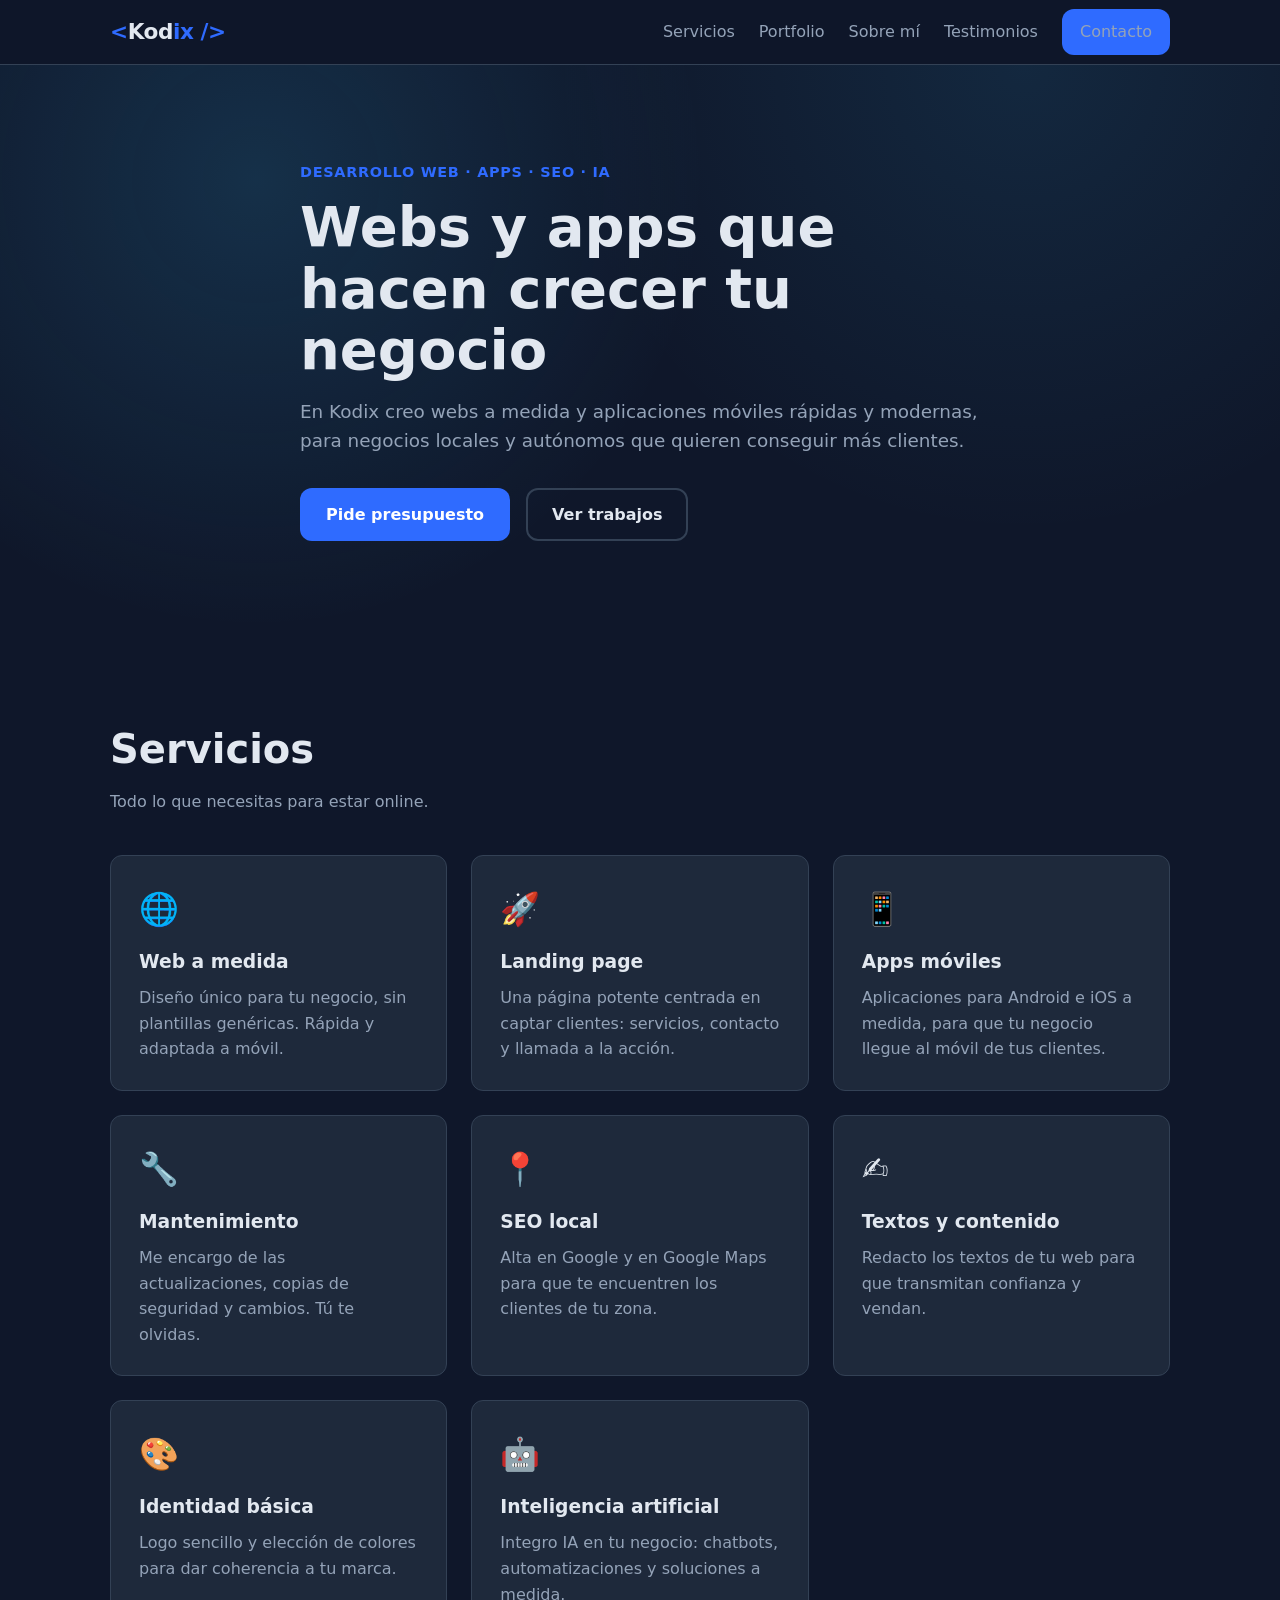
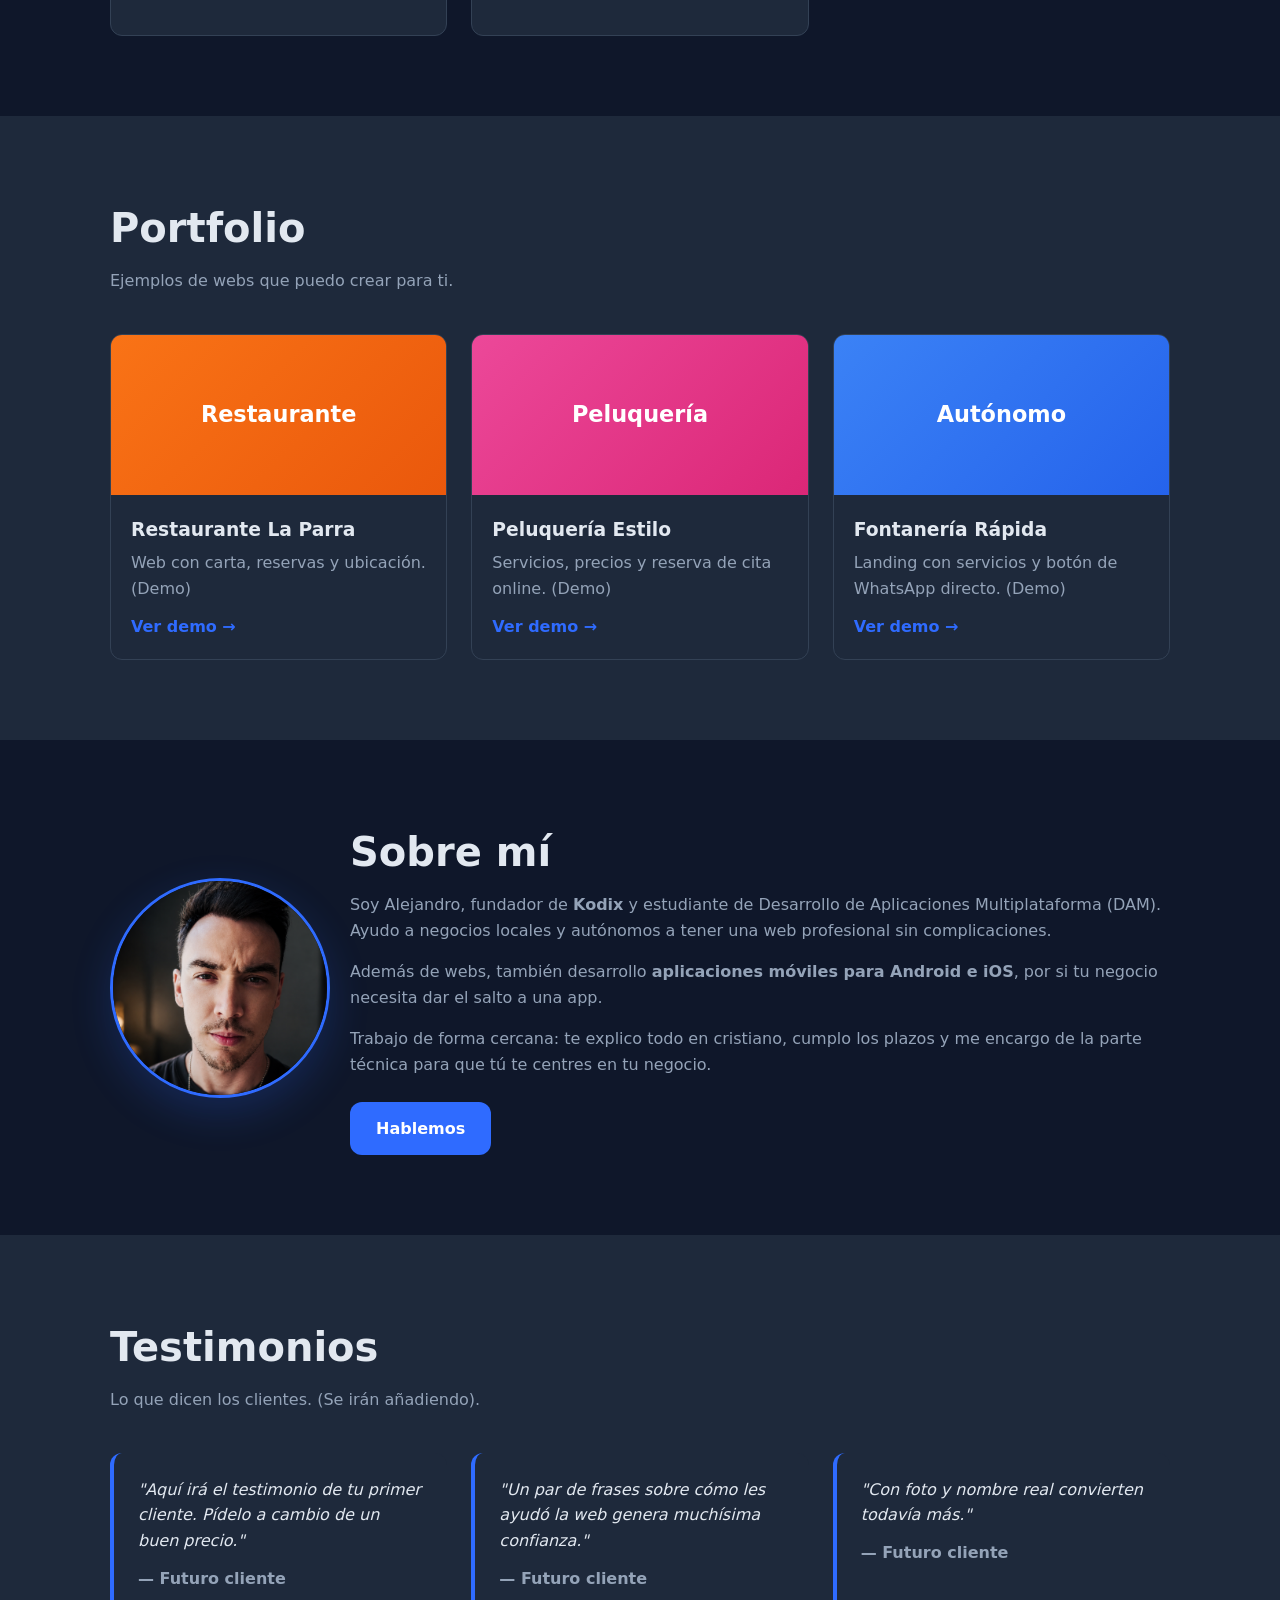
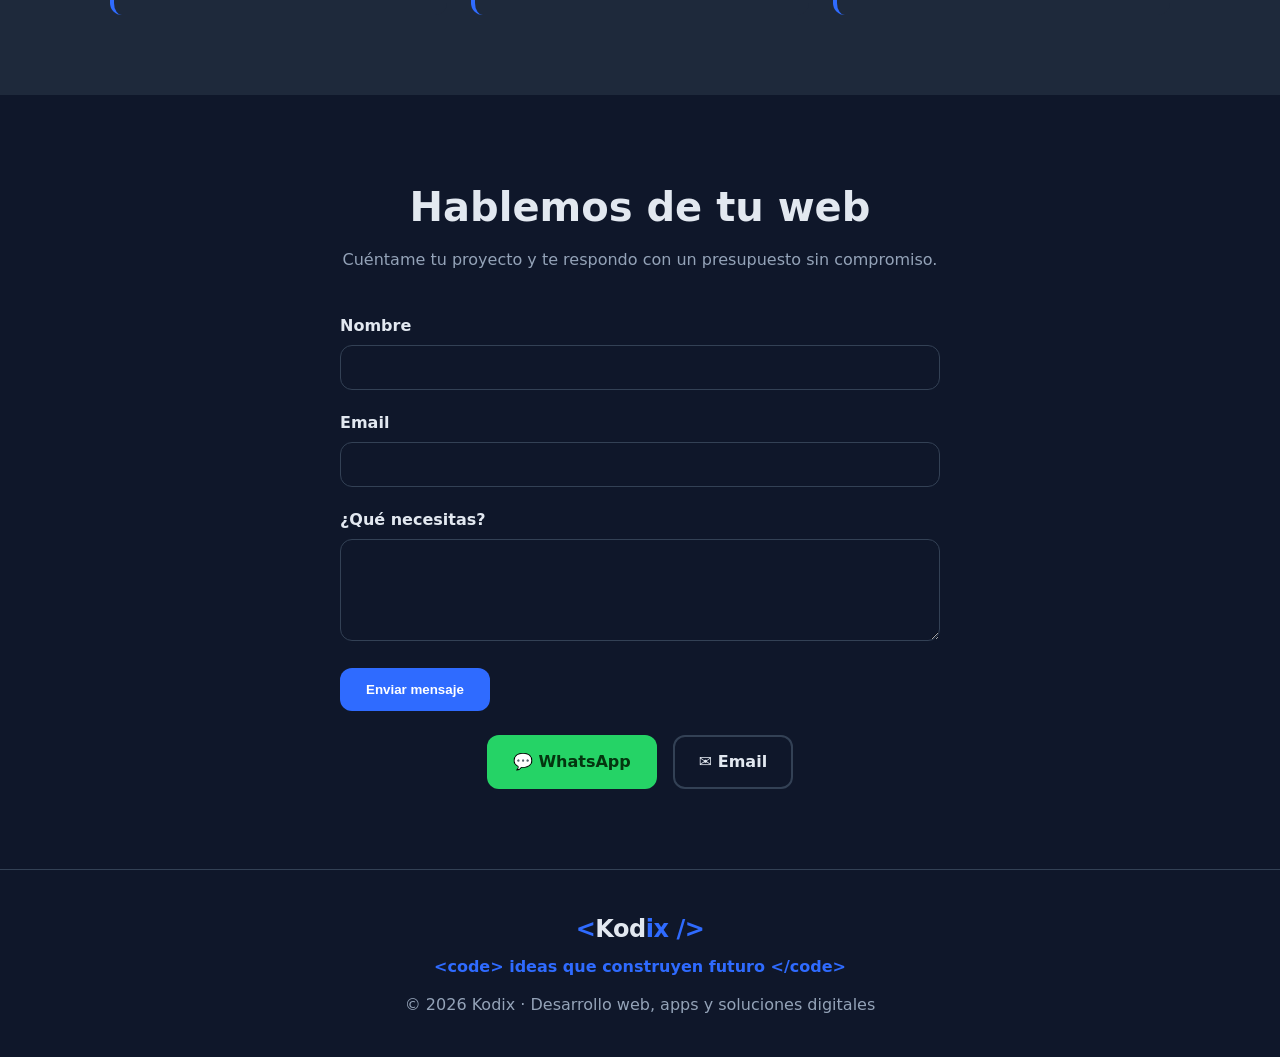
==== index.html @ c916931d "Primer commit: web personal Kodix + 3 demos de portfolio Web de servicios con branding Kodix, contac" ====
<!DOCTYPE html>
<html lang="es">
<head>
  <meta charset="UTF-8" />
  <meta name="viewport" content="width=device-width, initial-scale=1.0" />

  <!-- SEO básico: cambia estos textos por los tuyos -->
  <title>&lt;Kodix/&gt; | Desarrollo web, apps y soluciones digitales</title>
  <meta name="description" content="Kodix: desarrollo web, apps para Android e iOS, SEO e inteligencia artificial para negocios locales y autónomos. Ideas que construyen futuro." />

  <link rel="icon" href="img/favicon.svg" type="image/svg+xml" />
  <link rel="stylesheet" href="css/styles.css" />
</head>
<body>

  <!-- ================= CABECERA / NAV ================= -->
  <header class="site-header">
    <nav class="nav container">
      <a href="#inicio" class="logo"><span class="logo-b">&lt;</span>Kod<span class="logo-accent">ix</span><span class="logo-b"> /&gt;</span></a>

      <button class="nav-toggle" id="navToggle" aria-label="Abrir menú" aria-expanded="false">
        <span></span><span></span><span></span>
      </button>

      <ul class="nav-menu" id="navMenu">
        <li><a href="#servicios">Servicios</a></li>
        <li><a href="#portfolio">Portfolio</a></li>
        <li><a href="#sobre-mi">Sobre mí</a></li>
        <li><a href="#testimonios">Testimonios</a></li>
        <li><a href="#contacto" class="btn btn-nav">Contacto</a></li>
      </ul>
    </nav>
  </header>

  <main>

    <!-- ================= 1. HERO / INICIO ================= -->
    <section id="inicio" class="hero">
      <div class="container hero-content">
        <p class="hero-eyebrow">Desarrollo web · Apps · SEO · IA</p>
        <h1>Webs y apps que hacen crecer tu negocio</h1>
        <p class="hero-text">
          En Kodix creo webs a medida y aplicaciones móviles rápidas y modernas,
          para negocios locales y autónomos que quieren conseguir más clientes.
        </p>
        <div class="hero-actions">
          <a href="#contacto" class="btn btn-primary">Pide presupuesto</a>
          <a href="#portfolio" class="btn btn-outline">Ver trabajos</a>
        </div>
      </div>
    </section>

    <!-- ================= 2. SERVICIOS ================= -->
    <section id="servicios" class="section">
      <div class="container">
        <h2 class="section-title">Servicios</h2>
        <p class="section-subtitle">Todo lo que necesitas para estar online.</p>

        <div class="grid grid-3">
          <article class="card">
            <div class="card-icon">🌐</div>
            <h3>Web a medida</h3>
            <p>Diseño único para tu negocio, sin plantillas genéricas. Rápida y adaptada a móvil.</p>
          </article>

          <article class="card">
            <div class="card-icon">🚀</div>
            <h3>Landing page</h3>
            <p>Una página potente centrada en captar clientes: servicios, contacto y llamada a la acción.</p>
          </article>

          <article class="card">
            <div class="card-icon">📱</div>
            <h3>Apps móviles</h3>
            <p>Aplicaciones para Android e iOS a medida, para que tu negocio llegue al móvil de tus clientes.</p>
          </article>

          <article class="card">
            <div class="card-icon">🔧</div>
            <h3>Mantenimiento</h3>
            <p>Me encargo de las actualizaciones, copias de seguridad y cambios. Tú te olvidas.</p>
          </article>

          <article class="card">
            <div class="card-icon">📍</div>
            <h3>SEO local</h3>
            <p>Alta en Google y en Google Maps para que te encuentren los clientes de tu zona.</p>
          </article>

          <article class="card">
            <div class="card-icon">✍️</div>
            <h3>Textos y contenido</h3>
            <p>Redacto los textos de tu web para que transmitan confianza y vendan.</p>
          </article>

          <article class="card">
            <div class="card-icon">🎨</div>
            <h3>Identidad básica</h3>
            <p>Logo sencillo y elección de colores para dar coherencia a tu marca.</p>
          </article>

          <article class="card">
            <div class="card-icon">🤖</div>
            <h3>Inteligencia artificial</h3>
            <p>Integro IA en tu negocio: chatbots, automatizaciones y soluciones a medida.</p>
          </article>
        </div>
      </div>
    </section>

    <!-- ================= 3. PORTFOLIO (lo más importante) ================= -->
    <section id="portfolio" class="section section-alt">
      <div class="container">
        <h2 class="section-title">Portfolio</h2>
        <p class="section-subtitle">Ejemplos de webs que puedo crear para ti.</p>

        <div class="grid grid-3">
          <!-- Sustituye estos por tus webs demo reales cuando las tengas -->
          <article class="work">
            <a href="demos/restaurante/index.html" target="_blank" rel="noopener" class="work-thumb work-thumb-1">Restaurante</a>
            <div class="work-body">
              <h3>Restaurante La Parra</h3>
              <p>Web con carta, reservas y ubicación. (Demo)</p>
              <a href="demos/restaurante/index.html" target="_blank" rel="noopener" class="work-link">Ver demo →</a>
            </div>
          </article>

          <article class="work">
            <a href="demos/peluqueria/index.html" target="_blank" rel="noopener" class="work-thumb work-thumb-2">Peluquería</a>
            <div class="work-body">
              <h3>Peluquería Estilo</h3>
              <p>Servicios, precios y reserva de cita online. (Demo)</p>
              <a href="demos/peluqueria/index.html" target="_blank" rel="noopener" class="work-link">Ver demo →</a>
            </div>
          </article>

          <article class="work">
            <a href="demos/fontaneria/index.html" target="_blank" rel="noopener" class="work-thumb work-thumb-3">Autónomo</a>
            <div class="work-body">
              <h3>Fontanería Rápida</h3>
              <p>Landing con servicios y botón de WhatsApp directo. (Demo)</p>
              <a href="demos/fontaneria/index.html" target="_blank" rel="noopener" class="work-link">Ver demo →</a>
            </div>
          </article>
        </div>
      </div>
    </section>

    <!-- ================= 4. SOBRE MÍ ================= -->
    <section id="sobre-mi" class="section">
      <div class="container about">
        <div class="about-photo">
          <img src="img/alejandro.png" alt="Alejandro, fundador de Kodix" />
        </div>
        <div class="about-text">
          <h2 class="section-title">Sobre mí</h2>
          <p>
            Soy Alejandro, fundador de <strong>Kodix</strong> y estudiante de
            Desarrollo de Aplicaciones Multiplataforma (DAM). Ayudo a negocios
            locales y autónomos a tener una web profesional sin complicaciones.
          </p>
          <p>
            Además de webs, también desarrollo <strong>aplicaciones móviles
            para Android e iOS</strong>, por si tu negocio necesita dar el
            salto a una app.
          </p>
          <p>
            Trabajo de forma cercana: te explico todo en cristiano, cumplo los
            plazos y me encargo de la parte técnica para que tú te centres en tu
            negocio.
          </p>
          <a href="#contacto" class="btn btn-primary">Hablemos</a>
        </div>
      </div>
    </section>

    <!-- ================= 5. TESTIMONIOS ================= -->
    <section id="testimonios" class="section section-alt">
      <div class="container">
        <h2 class="section-title">Testimonios</h2>
        <p class="section-subtitle">Lo que dicen los clientes. (Se irán añadiendo).</p>

        <div class="grid grid-3">
          <blockquote class="quote">
            <p>"Aquí irá el testimonio de tu primer cliente. Pídelo a cambio de un buen precio."</p>
            <footer>— Futuro cliente</footer>
          </blockquote>
          <blockquote class="quote">
            <p>"Un par de frases sobre cómo les ayudó la web genera muchísima confianza."</p>
            <footer>— Futuro cliente</footer>
          </blockquote>
          <blockquote class="quote">
            <p>"Con foto y nombre real convierten todavía más."</p>
            <footer>— Futuro cliente</footer>
          </blockquote>
        </div>
      </div>
    </section>

    <!-- ================= 6. CONTACTO / CTA ================= -->
    <section id="contacto" class="section">
      <div class="container contact">
        <h2 class="section-title">Hablemos de tu web</h2>
        <p class="section-subtitle">Cuéntame tu proyecto y te respondo con un presupuesto sin compromiso.</p>

        <form class="contact-form" id="contactForm" novalidate>
          <div class="form-row">
            <label for="nombre">Nombre</label>
            <input type="text" id="nombre" name="nombre" required />
          </div>
          <div class="form-row">
            <label for="email">Email</label>
            <input type="email" id="email" name="email" required />
          </div>
          <div class="form-row">
            <label for="mensaje">¿Qué necesitas?</label>
            <textarea id="mensaje" name="mensaje" rows="4" required></textarea>
          </div>
          <button type="submit" class="btn btn-primary">Enviar mensaje</button>
          <p class="form-status" id="formStatus" role="status"></p>
        </form>

        <div class="contact-alt">
          <a href="https://wa.me/34684085186" class="btn btn-whatsapp" target="_blank" rel="noopener">💬 WhatsApp</a>
          <a href="mailto:kodixdeveloper@gmail.com" class="btn btn-outline">✉️ Email</a>
        </div>
      </div>
    </section>

  </main>

  <!-- ================= FOOTER ================= -->
  <footer class="site-footer">
    <div class="container">
      <p class="footer-brand"><span class="logo-b">&lt;</span>Kod<span class="logo-accent">ix</span><span class="logo-b"> /&gt;</span></p>
      <p class="footer-tagline">&lt;code&gt; ideas que construyen futuro &lt;/code&gt;</p>
      <p>© <span id="year"></span> Kodix · Desarrollo web, apps y soluciones digitales</p>
    </div>
  </footer>

  <script src="js/main.js"></script>
</body>
</html>
---- css/styles.css ----
/* ============================================================
   ESTILOS — Web personal de servicios
   Organizado por bloques. Cambia colores en :root.
   ============================================================ */

/* ---------- Variables de color y diseño ---------- */
:root {
  --color-fondo: #0f172a;        /* azul muy oscuro */
  --color-fondo-alt: #1e293b;    /* azul oscuro (secciones alternas) */
  --color-superficie: #1e293b;
  --color-texto: #e2e8f0;
  --color-texto-suave: #94a3b8;
  --color-primario: #2f6bff;     /* azul Kodix (acento) */
  --color-primario-oscuro: #1e56e6;
  --color-whatsapp: #25d366;
  --color-borde: #334155;

  --radio: 12px;
  --ancho-max: 1100px;
  --sombra: 0 10px 30px rgba(0, 0, 0, 0.25);
  --transicion: 0.2s ease;
}

/* ---------- Reset básico ---------- */
* {
  margin: 0;
  padding: 0;
  box-sizing: border-box;
}

html {
  scroll-behavior: smooth;
}

body {
  font-family: system-ui, -apple-system, "Segoe UI", Roboto, sans-serif;
  background-color: var(--color-fondo);
  color: var(--color-texto);
  line-height: 1.6;
}

img {
  max-width: 100%;
  display: block;
}

a {
  color: inherit;
  text-decoration: none;
}

/* ---------- Contenedor central ---------- */
.container {
  width: 100%;
  max-width: var(--ancho-max);
  margin: 0 auto;
  padding: 0 1.25rem;
}

/* ---------- Botones ---------- */
.btn {
  display: inline-block;
  padding: 0.75rem 1.5rem;
  border-radius: var(--radio);
  font-weight: 600;
  cursor: pointer;
  border: 2px solid transparent;
  transition: transform var(--transicion), background var(--transicion), opacity var(--transicion);
}

.btn:hover {
  transform: translateY(-2px);
}

.btn-primary {
  background: var(--color-primario);
  color: #ffffff;
}

.btn-primary:hover {
  background: var(--color-primario-oscuro);
}

.btn-outline {
  border-color: var(--color-borde);
  color: var(--color-texto);
}

.btn-outline:hover {
  border-color: var(--color-primario);
}

.btn-whatsapp {
  background: var(--color-whatsapp);
  color: #04350f;
}

.btn-nav {
  padding: 0.5rem 1rem;
  background: var(--color-primario);
  color: #ffffff;
}

/* ============================================================
   CABECERA / NAVEGACIÓN
   ============================================================ */
.site-header {
  position: sticky;
  top: 0;
  z-index: 100;
  background: rgba(15, 23, 42, 0.85);
  backdrop-filter: blur(8px);
  border-bottom: 1px solid var(--color-borde);
}

.nav {
  display: flex;
  align-items: center;
  justify-content: space-between;
  height: 64px;
}

.logo {
  font-size: 1.35rem;
  font-weight: 800;
  letter-spacing: -0.02em;
}

/* Corchetes < /> y las letras "ix" en azul, como el logotipo */
.logo-b,
.logo-accent {
  color: var(--color-primario);
}

.nav-menu {
  list-style: none;
  display: flex;
  align-items: center;
  gap: 1.5rem;
}

.nav-menu a {
  color: var(--color-texto-suave);
  font-weight: 500;
  transition: color var(--transicion);
}

.nav-menu a:hover {
  color: var(--color-texto);
}

/* Botón hamburguesa (oculto en escritorio) */
.nav-toggle {
  display: none;
  flex-direction: column;
  gap: 5px;
  background: none;
  border: none;
  cursor: pointer;
}

.nav-toggle span {
  width: 26px;
  height: 3px;
  background: var(--color-texto);
  border-radius: 3px;
  transition: var(--transicion);
}

/* ============================================================
   HERO
   ============================================================ */
.hero {
  padding: 6rem 0;
  background:
    radial-gradient(circle at 20% 20%, rgba(56, 189, 248, 0.15), transparent 40%),
    radial-gradient(circle at 80% 0%, rgba(56, 189, 248, 0.1), transparent 40%);
}

.hero-content {
  max-width: 720px;
}

.hero-eyebrow {
  color: var(--color-primario);
  font-weight: 600;
  letter-spacing: 0.05em;
  text-transform: uppercase;
  font-size: 0.9rem;
  margin-bottom: 0.75rem;
}

.hero h1 {
  font-size: clamp(2rem, 6vw, 3.5rem);
  line-height: 1.1;
  margin-bottom: 1rem;
}

.hero-text {
  font-size: 1.15rem;
  color: var(--color-texto-suave);
  margin-bottom: 2rem;
}

.hero-actions {
  display: flex;
  gap: 1rem;
  flex-wrap: wrap;
}

/* ============================================================
   SECCIONES GENÉRICAS
   ============================================================ */
.section {
  padding: 5rem 0;
}

.section-alt {
  background: var(--color-fondo-alt);
}

.section-title {
  font-size: clamp(1.75rem, 4vw, 2.5rem);
  margin-bottom: 0.5rem;
}

.section-subtitle {
  color: var(--color-texto-suave);
  margin-bottom: 2.5rem;
}

/* ---------- Rejillas ---------- */
.grid {
  display: grid;
  gap: 1.5rem;
}

.grid-3 {
  grid-template-columns: repeat(3, 1fr);
}

/* ============================================================
   TARJETAS DE SERVICIOS
   ============================================================ */
.card {
  background: var(--color-superficie);
  border: 1px solid var(--color-borde);
  border-radius: var(--radio);
  padding: 1.75rem;
  transition: transform var(--transicion), border-color var(--transicion);
}

.card:hover {
  transform: translateY(-4px);
  border-color: var(--color-primario);
}

.card-icon {
  font-size: 2rem;
  margin-bottom: 0.75rem;
}

.card h3 {
  margin-bottom: 0.5rem;
}

.card p {
  color: var(--color-texto-suave);
}

/* ============================================================
   PORTFOLIO
   ============================================================ */
.work {
  background: var(--color-superficie);
  border: 1px solid var(--color-borde);
  border-radius: var(--radio);
  overflow: hidden;
  transition: transform var(--transicion);
}

.work:hover {
  transform: translateY(-4px);
}

.work-thumb {
  height: 160px;
  display: flex;
  align-items: center;
  justify-content: center;
  font-size: 1.4rem;
  font-weight: 700;
  color: #fff;
}

.work-thumb-1 { background: linear-gradient(135deg, #f97316, #ea580c); }
.work-thumb-2 { background: linear-gradient(135deg, #ec4899, #db2777); }
.work-thumb-3 { background: linear-gradient(135deg, #3b82f6, #2563eb); }

.work-body {
  padding: 1.25rem;
}

.work-body h3 {
  margin-bottom: 0.35rem;
}

.work-body p {
  color: var(--color-texto-suave);
  margin-bottom: 0.75rem;
}

.work-link {
  color: var(--color-primario);
  font-weight: 600;
}

/* ============================================================
   SOBRE MÍ
   ============================================================ */
.about {
  display: grid;
  grid-template-columns: 200px 1fr;
  gap: 2.5rem;
  align-items: center;
}

.about-photo {
  width: 220px;
  height: 220px;
  border-radius: 50%;
  overflow: hidden;
  border: 3px solid var(--color-primario);
  box-shadow: 0 15px 40px rgba(47, 107, 255, 0.2);
  flex-shrink: 0;
}

.about-photo img {
  width: 100%;
  height: 100%;
  object-fit: cover;
  object-position: center 20%;
}

.about-text p {
  color: var(--color-texto-suave);
  margin-bottom: 1rem;
}

.about-text .btn {
  margin-top: 0.5rem;
}

/* ============================================================
   TESTIMONIOS
   ============================================================ */
.quote {
  background: var(--color-superficie);
  border-left: 4px solid var(--color-primario);
  border-radius: var(--radio);
  padding: 1.5rem;
}

.quote p {
  font-style: italic;
  margin-bottom: 0.75rem;
}

.quote footer {
  color: var(--color-texto-suave);
  font-weight: 600;
}

/* ============================================================
   CONTACTO
   ============================================================ */
.contact {
  max-width: 640px;
  text-align: center;
}

.contact-form {
  text-align: left;
  margin: 2rem 0 1.5rem;
}

.form-row {
  margin-bottom: 1.25rem;
}

.form-row label {
  display: block;
  margin-bottom: 0.4rem;
  font-weight: 600;
}

.form-row input,
.form-row textarea {
  width: 100%;
  padding: 0.75rem;
  border-radius: var(--radio);
  border: 1px solid var(--color-borde);
  background: var(--color-fondo);
  color: var(--color-texto);
  font-family: inherit;
  font-size: 1rem;
}

.form-row input:focus,
.form-row textarea:focus {
  outline: none;
  border-color: var(--color-primario);
}

.form-status {
  margin-top: 1rem;
  font-weight: 600;
}

.contact-alt {
  display: flex;
  gap: 1rem;
  justify-content: center;
  flex-wrap: wrap;
}

/* ============================================================
   FOOTER
   ============================================================ */
.site-footer {
  border-top: 1px solid var(--color-borde);
  padding: 2.5rem 0;
  text-align: center;
  color: var(--color-texto-suave);
}

.footer-brand {
  font-size: 1.5rem;
  font-weight: 800;
  letter-spacing: -0.02em;
  color: var(--color-texto);
  margin-bottom: 0.35rem;
}

.footer-tagline {
  color: var(--color-primario);
  font-weight: 600;
  margin-bottom: 0.75rem;
}

/* ============================================================
   RESPONSIVE — TABLET Y MÓVIL
   ============================================================ */
@media (max-width: 860px) {
  .grid-3 {
    grid-template-columns: repeat(2, 1fr);
  }

  .about {
    grid-template-columns: 1fr;
    justify-items: center;
    text-align: center;
  }
}

@media (max-width: 640px) {
  /* Menú hamburguesa */
  .nav-toggle {
    display: flex;
  }

  .nav-menu {
    position: absolute;
    top: 64px;
    left: 0;
    right: 0;
    flex-direction: column;
    background: var(--color-fondo);
    border-bottom: 1px solid var(--color-borde);
    padding: 1rem 1.25rem;
    gap: 1rem;
    /* Oculto por defecto en móvil */
    display: none;
  }

  .nav-menu.open {
    display: flex;
  }

  .grid-3 {
    grid-template-columns: 1fr;
  }

  .hero {
    padding: 4rem 0;
  }
}
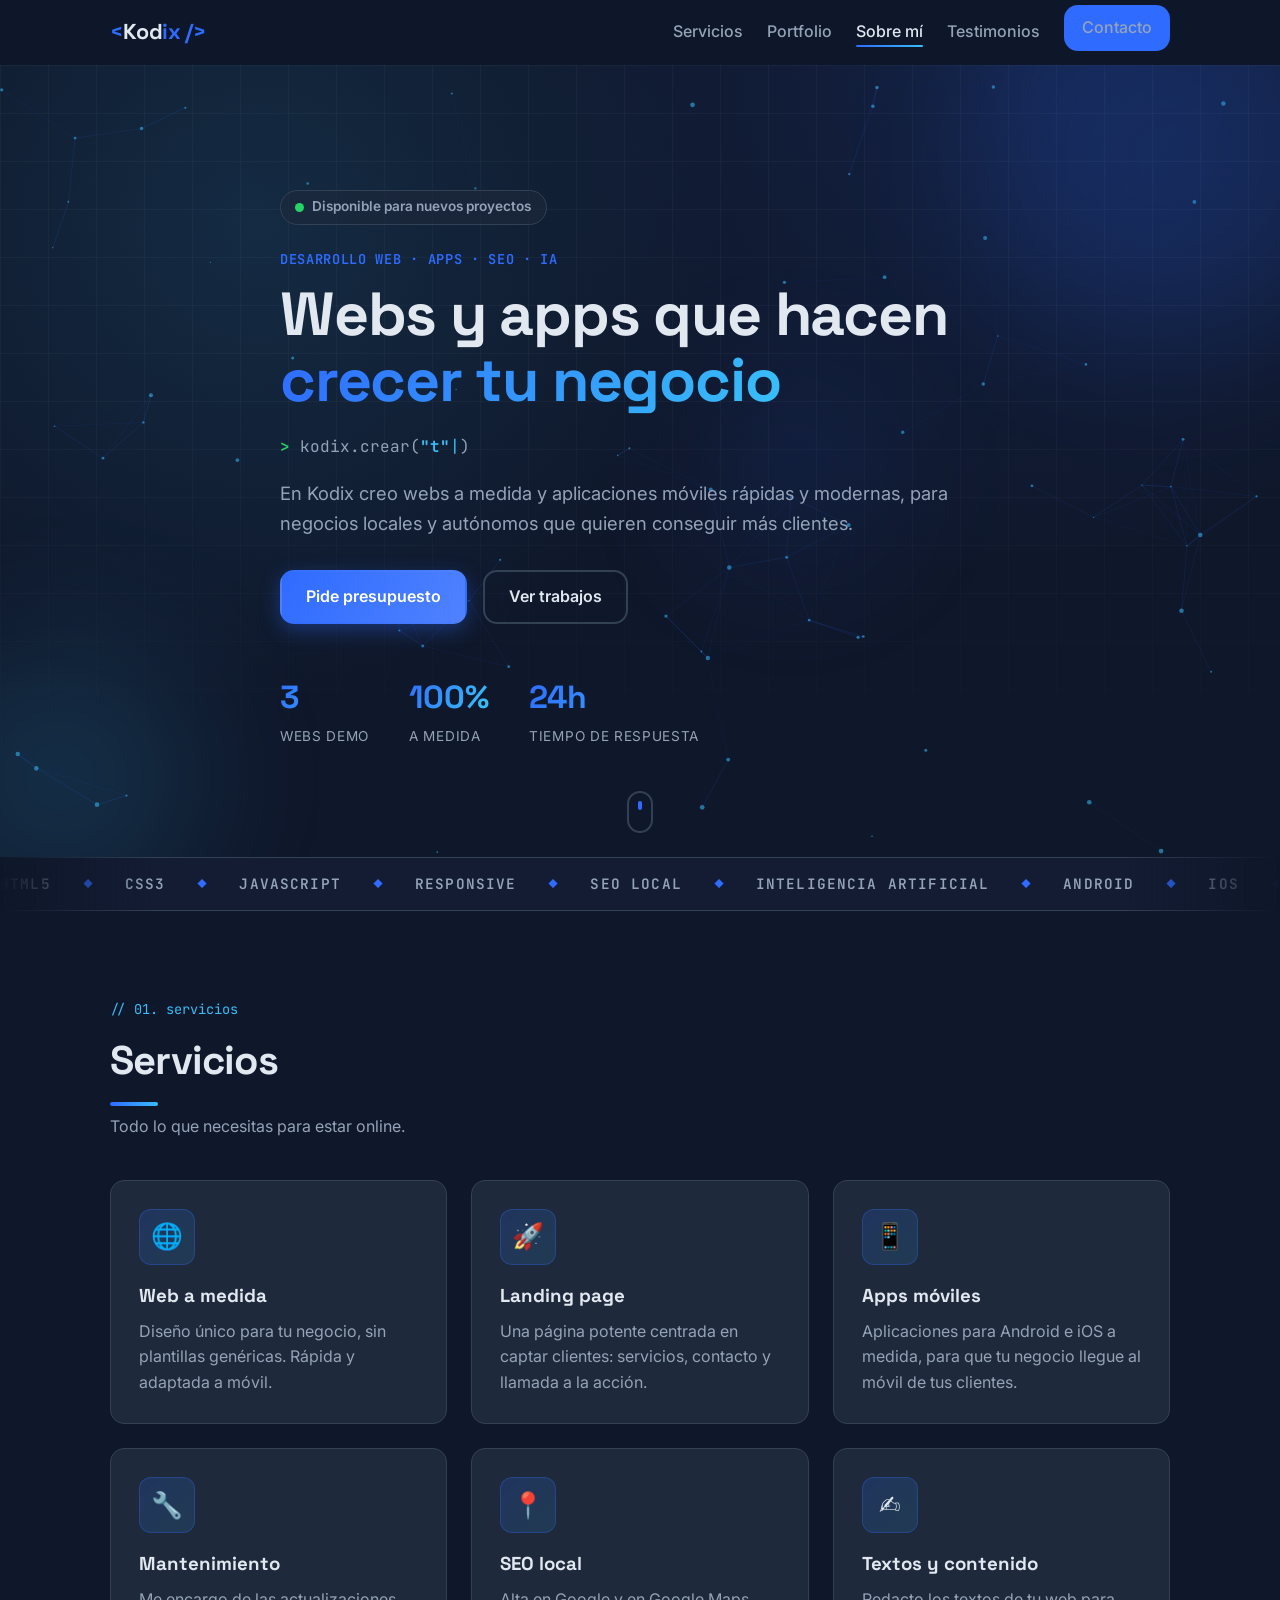
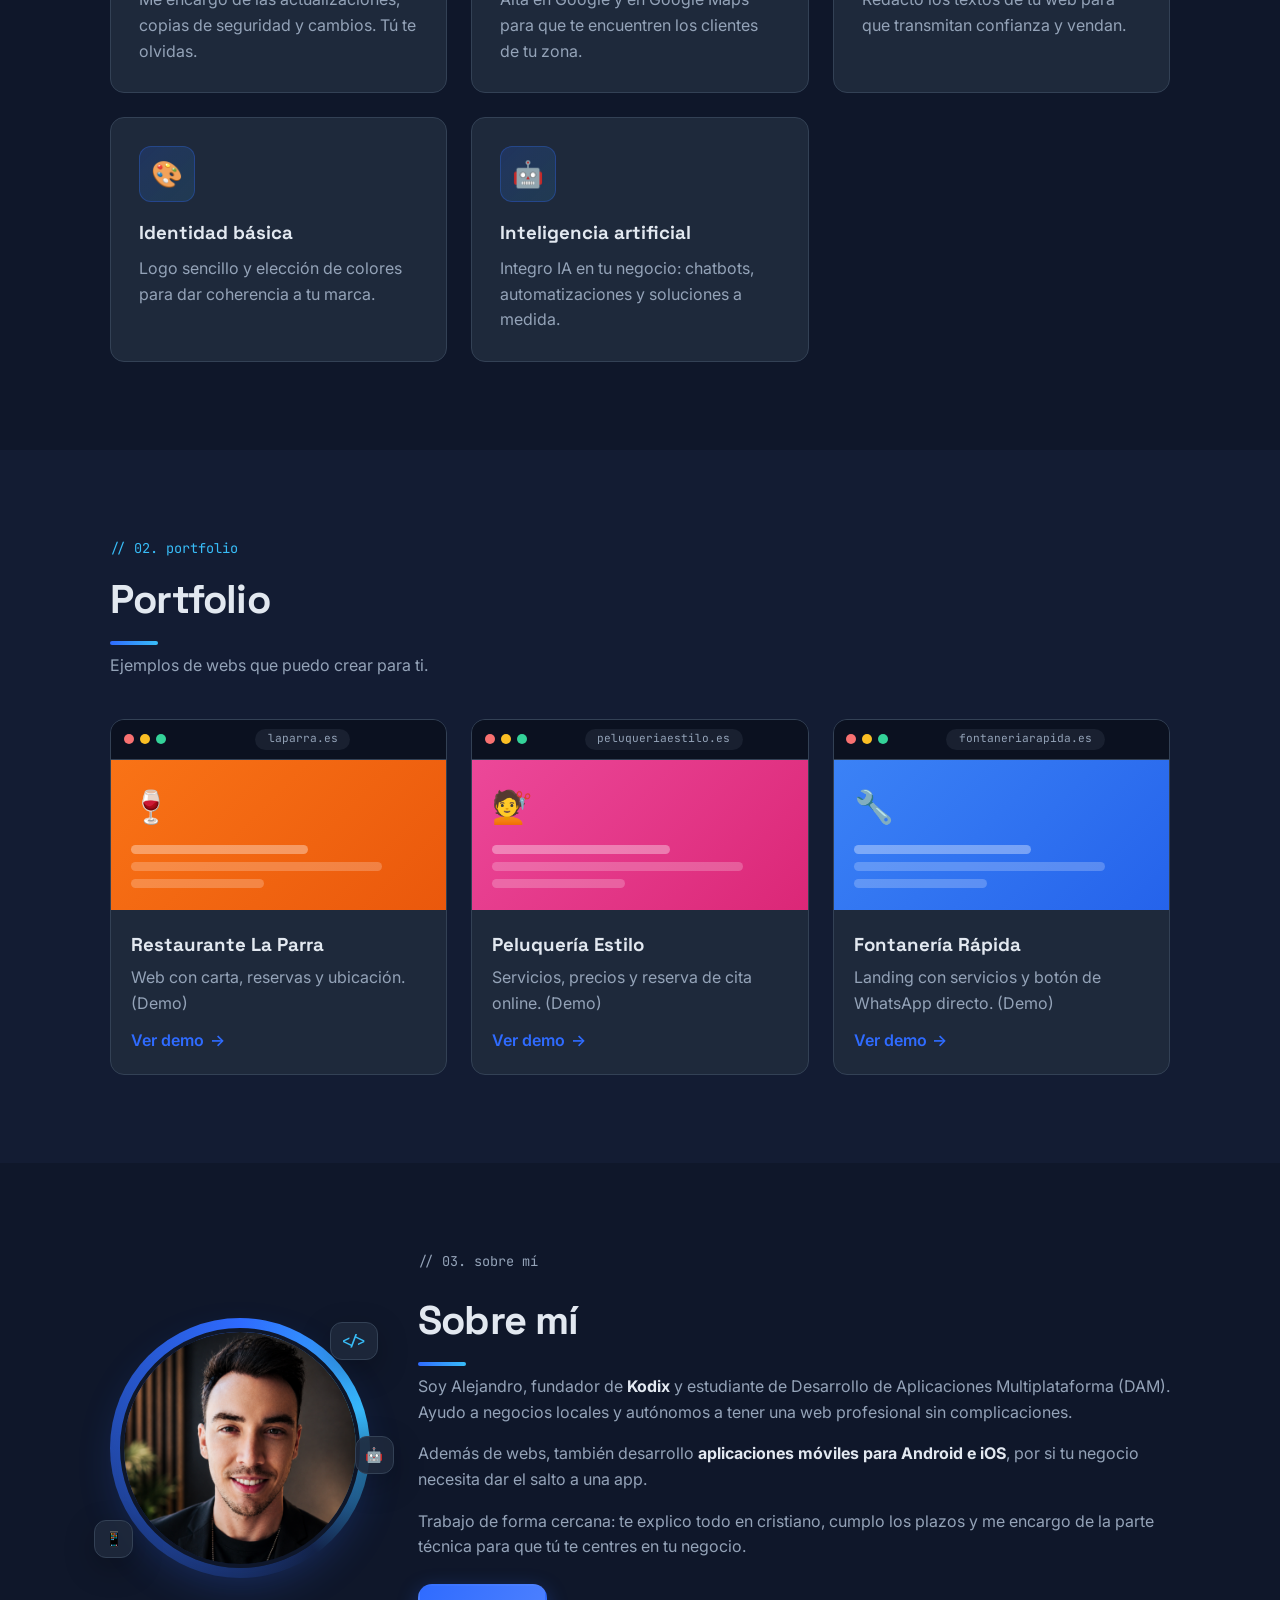
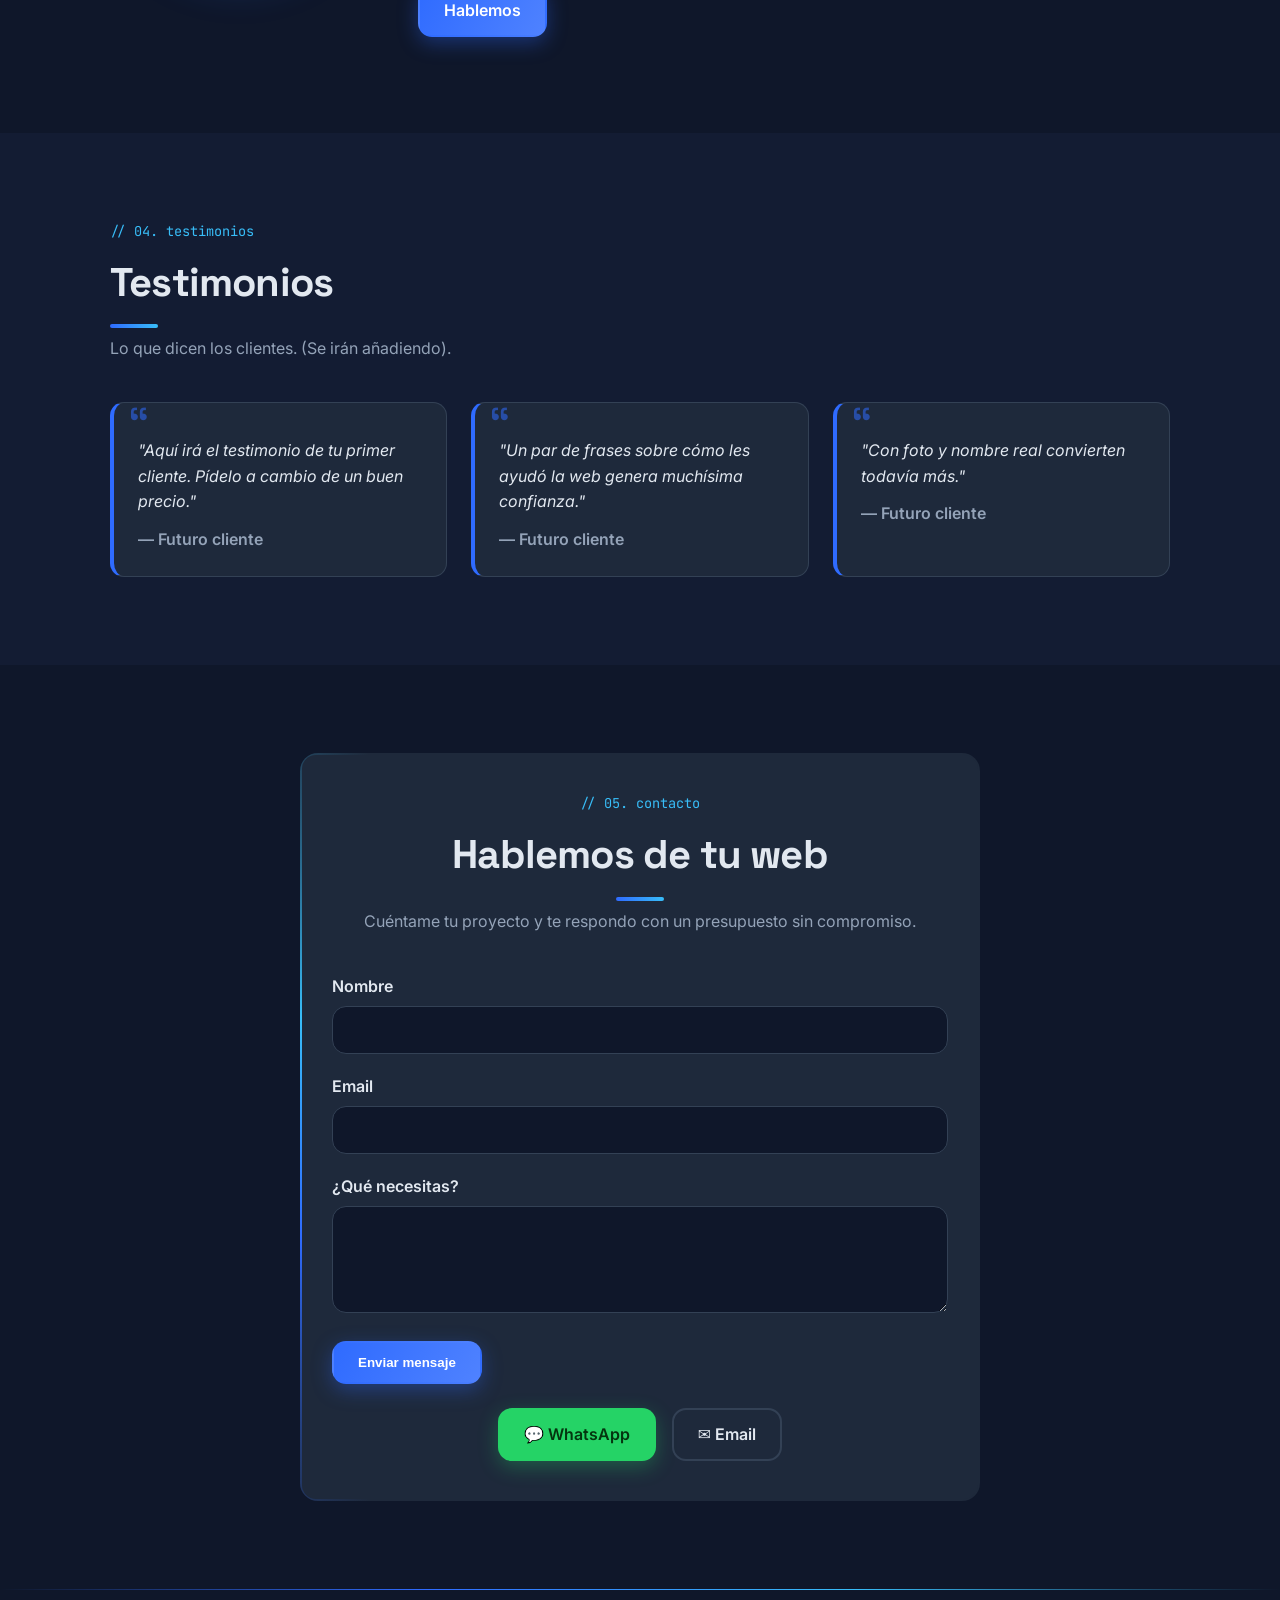
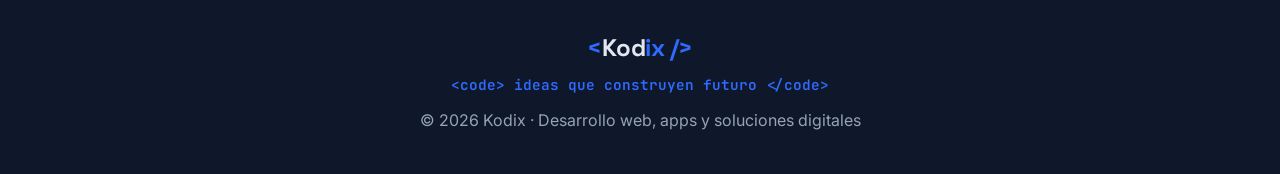
==== commit 749738d4: "Rediseño llamativo de la web principal: animaciones y efectos visuales Anade particulas conectadas, " ====
--- a/index.html
+++ b/index.html
@@ -4,17 +4,26 @@
   <meta charset="UTF-8" />
   <meta name="viewport" content="width=device-width, initial-scale=1.0" />
 
-  <!-- SEO básico: cambia estos textos por los tuyos -->
+  <!-- SEO básico -->
   <title>&lt;Kodix/&gt; | Desarrollo web, apps y soluciones digitales</title>
   <meta name="description" content="Kodix: desarrollo web, apps para Android e iOS, SEO e inteligencia artificial para negocios locales y autónomos. Ideas que construyen futuro." />
 
   <link rel="icon" href="img/favicon.svg" type="image/svg+xml" />
+
+  <!-- Tipografías: Space Grotesk (títulos), Inter (texto), JetBrains Mono (detalles código) -->
+  <link rel="preconnect" href="https://fonts.googleapis.com" />
+  <link rel="preconnect" href="https://fonts.gstatic.com" crossorigin />
+  <link href="https://fonts.googleapis.com/css2?family=Inter:wght@400;500;600;700&family=JetBrains+Mono:wght@400;600&family=Space+Grotesk:wght@500;600;700&display=swap" rel="stylesheet" />
+
   <link rel="stylesheet" href="css/styles.css" />
 </head>
 <body>
 
+  <!-- Barra de progreso de scroll (se rellena al bajar) -->
+  <div class="scroll-progress" id="scrollProgress"></div>
+
   <!-- ================= CABECERA / NAV ================= -->
-  <header class="site-header">
+  <header class="site-header" id="siteHeader">
     <nav class="nav container">
       <a href="#inicio" class="logo"><span class="logo-b">&lt;</span>Kod<span class="logo-accent">ix</span><span class="logo-b"> /&gt;</span></a>
 
@@ -23,10 +32,10 @@
       </button>
 
       <ul class="nav-menu" id="navMenu">
-        <li><a href="#servicios">Servicios</a></li>
-        <li><a href="#portfolio">Portfolio</a></li>
-        <li><a href="#sobre-mi">Sobre mí</a></li>
-        <li><a href="#testimonios">Testimonios</a></li>
+        <li><a href="#servicios" data-nav>Servicios</a></li>
+        <li><a href="#portfolio" data-nav>Portfolio</a></li>
+        <li><a href="#sobre-mi" data-nav>Sobre mí</a></li>
+        <li><a href="#testimonios" data-nav>Testimonios</a></li>
         <li><a href="#contacto" class="btn btn-nav">Contacto</a></li>
       </ul>
     </nav>
@@ -36,70 +45,115 @@
 
     <!-- ================= 1. HERO / INICIO ================= -->
     <section id="inicio" class="hero">
+      <!-- Capas decorativas del fondo -->
+      <canvas id="particles" class="hero-particles" aria-hidden="true"></canvas>
+      <div class="hero-grid" aria-hidden="true"></div>
+      <div class="orb orb-1" aria-hidden="true"></div>
+      <div class="orb orb-2" aria-hidden="true"></div>
+      <div class="orb orb-3" aria-hidden="true"></div>
+
       <div class="container hero-content">
+        <p class="hero-badge"><span class="badge-dot"></span> Disponible para nuevos proyectos</p>
+
         <p class="hero-eyebrow">Desarrollo web · Apps · SEO · IA</p>
-        <h1>Webs y apps que hacen crecer tu negocio</h1>
+
+        <h1>Webs y apps que hacen <span class="gradient-text">crecer tu negocio</span></h1>
+
+        <!-- Línea estilo terminal con texto que se escribe solo -->
+        <p class="hero-typed">
+          <span class="typed-prompt">&gt;</span> kodix.crear(<span class="typed-word" id="typedWord"></span><span class="typed-cursor">|</span>)
+        </p>
+
         <p class="hero-text">
           En Kodix creo webs a medida y aplicaciones móviles rápidas y modernas,
           para negocios locales y autónomos que quieren conseguir más clientes.
         </p>
+
         <div class="hero-actions">
           <a href="#contacto" class="btn btn-primary">Pide presupuesto</a>
           <a href="#portfolio" class="btn btn-outline">Ver trabajos</a>
         </div>
-      </div>
-    </section>
+
+        <!-- Mini estadísticas con contador animado -->
+        <div class="hero-stats">
+          <div class="stat">
+            <span class="stat-num" data-count="3" data-suffix="">0</span>
+            <span class="stat-label">webs demo</span>
+          </div>
+          <div class="stat">
+            <span class="stat-num" data-count="100" data-suffix="%">0</span>
+            <span class="stat-label">a medida</span>
+          </div>
+          <div class="stat">
+            <span class="stat-num" data-count="24" data-suffix="h">0</span>
+            <span class="stat-label">tiempo de respuesta</span>
+          </div>
+        </div>
+      </div>
+
+      <!-- Indicador de scroll -->
+      <a href="#servicios" class="scroll-hint" aria-label="Bajar a servicios"><span></span></a>
+    </section>
+
+    <!-- ================= MARQUESINA DE TECNOLOGÍAS ================= -->
+    <div class="marquee" aria-hidden="true">
+      <div class="marquee-track">
+        <span>HTML5</span><em>◆</em><span>CSS3</span><em>◆</em><span>JavaScript</span><em>◆</em><span>Responsive</span><em>◆</em><span>SEO local</span><em>◆</em><span>Inteligencia Artificial</span><em>◆</em><span>Android</span><em>◆</em><span>iOS</span><em>◆</em><span>Git</span><em>◆</em><span>Vercel</span><em>◆</em>
+        <span>HTML5</span><em>◆</em><span>CSS3</span><em>◆</em><span>JavaScript</span><em>◆</em><span>Responsive</span><em>◆</em><span>SEO local</span><em>◆</em><span>Inteligencia Artificial</span><em>◆</em><span>Android</span><em>◆</em><span>iOS</span><em>◆</em><span>Git</span><em>◆</em><span>Vercel</span><em>◆</em>
+      </div>
+    </div>
 
     <!-- ================= 2. SERVICIOS ================= -->
     <section id="servicios" class="section">
       <div class="container">
-        <h2 class="section-title">Servicios</h2>
-        <p class="section-subtitle">Todo lo que necesitas para estar online.</p>
+        <p class="section-tag reveal">// 01. servicios</p>
+        <h2 class="section-title reveal">Servicios</h2>
+        <p class="section-subtitle reveal">Todo lo que necesitas para estar online.</p>
 
         <div class="grid grid-3">
-          <article class="card">
+          <article class="card reveal">
             <div class="card-icon">🌐</div>
             <h3>Web a medida</h3>
             <p>Diseño único para tu negocio, sin plantillas genéricas. Rápida y adaptada a móvil.</p>
           </article>
 
-          <article class="card">
+          <article class="card reveal">
             <div class="card-icon">🚀</div>
             <h3>Landing page</h3>
             <p>Una página potente centrada en captar clientes: servicios, contacto y llamada a la acción.</p>
           </article>
 
-          <article class="card">
+          <article class="card reveal">
             <div class="card-icon">📱</div>
             <h3>Apps móviles</h3>
             <p>Aplicaciones para Android e iOS a medida, para que tu negocio llegue al móvil de tus clientes.</p>
           </article>
 
-          <article class="card">
+          <article class="card reveal">
             <div class="card-icon">🔧</div>
             <h3>Mantenimiento</h3>
             <p>Me encargo de las actualizaciones, copias de seguridad y cambios. Tú te olvidas.</p>
           </article>
 
-          <article class="card">
+          <article class="card reveal">
             <div class="card-icon">📍</div>
             <h3>SEO local</h3>
             <p>Alta en Google y en Google Maps para que te encuentren los clientes de tu zona.</p>
           </article>
 
-          <article class="card">
+          <article class="card reveal">
             <div class="card-icon">✍️</div>
             <h3>Textos y contenido</h3>
             <p>Redacto los textos de tu web para que transmitan confianza y vendan.</p>
           </article>
 
-          <article class="card">
+          <article class="card reveal">
             <div class="card-icon">🎨</div>
             <h3>Identidad básica</h3>
             <p>Logo sencillo y elección de colores para dar coherencia a tu marca.</p>
           </article>
 
-          <article class="card">
+          <article class="card reveal">
             <div class="card-icon">🤖</div>
             <h3>Inteligencia artificial</h3>
             <p>Integro IA en tu negocio: chatbots, automatizaciones y soluciones a medida.</p>
@@ -111,35 +165,60 @@
     <!-- ================= 3. PORTFOLIO (lo más importante) ================= -->
     <section id="portfolio" class="section section-alt">
       <div class="container">
-        <h2 class="section-title">Portfolio</h2>
-        <p class="section-subtitle">Ejemplos de webs que puedo crear para ti.</p>
+        <p class="section-tag reveal">// 02. portfolio</p>
+        <h2 class="section-title reveal">Portfolio</h2>
+        <p class="section-subtitle reveal">Ejemplos de webs que puedo crear para ti.</p>
 
         <div class="grid grid-3">
-          <!-- Sustituye estos por tus webs demo reales cuando las tengas -->
-          <article class="work">
-            <a href="demos/restaurante/index.html" target="_blank" rel="noopener" class="work-thumb work-thumb-1">Restaurante</a>
+          <article class="work reveal" data-tilt>
+            <a href="demos/restaurante/index.html" target="_blank" rel="noopener" class="work-thumb">
+              <!-- Mini navegador de mentira -->
+              <span class="browser-bar"><i></i><i></i><i></i><b>laparra.es</b></span>
+              <span class="browser-screen screen-1">
+                <span class="screen-emoji">🍷</span>
+                <span class="skeleton sk-1"></span>
+                <span class="skeleton sk-2"></span>
+                <span class="skeleton sk-3"></span>
+              </span>
+            </a>
             <div class="work-body">
               <h3>Restaurante La Parra</h3>
               <p>Web con carta, reservas y ubicación. (Demo)</p>
-              <a href="demos/restaurante/index.html" target="_blank" rel="noopener" class="work-link">Ver demo →</a>
-            </div>
-          </article>
-
-          <article class="work">
-            <a href="demos/peluqueria/index.html" target="_blank" rel="noopener" class="work-thumb work-thumb-2">Peluquería</a>
+              <a href="demos/restaurante/index.html" target="_blank" rel="noopener" class="work-link">Ver demo <span class="arrow">→</span></a>
+            </div>
+          </article>
+
+          <article class="work reveal" data-tilt>
+            <a href="demos/peluqueria/index.html" target="_blank" rel="noopener" class="work-thumb">
+              <span class="browser-bar"><i></i><i></i><i></i><b>peluqueriaestilo.es</b></span>
+              <span class="browser-screen screen-2">
+                <span class="screen-emoji">💇</span>
+                <span class="skeleton sk-1"></span>
+                <span class="skeleton sk-2"></span>
+                <span class="skeleton sk-3"></span>
+              </span>
+            </a>
             <div class="work-body">
               <h3>Peluquería Estilo</h3>
               <p>Servicios, precios y reserva de cita online. (Demo)</p>
-              <a href="demos/peluqueria/index.html" target="_blank" rel="noopener" class="work-link">Ver demo →</a>
-            </div>
-          </article>
-
-          <article class="work">
-            <a href="demos/fontaneria/index.html" target="_blank" rel="noopener" class="work-thumb work-thumb-3">Autónomo</a>
+              <a href="demos/peluqueria/index.html" target="_blank" rel="noopener" class="work-link">Ver demo <span class="arrow">→</span></a>
+            </div>
+          </article>
+
+          <article class="work reveal" data-tilt>
+            <a href="demos/fontaneria/index.html" target="_blank" rel="noopener" class="work-thumb">
+              <span class="browser-bar"><i></i><i></i><i></i><b>fontaneriarapida.es</b></span>
+              <span class="browser-screen screen-3">
+                <span class="screen-emoji">🔧</span>
+                <span class="skeleton sk-1"></span>
+                <span class="skeleton sk-2"></span>
+                <span class="skeleton sk-3"></span>
+              </span>
+            </a>
             <div class="work-body">
               <h3>Fontanería Rápida</h3>
               <p>Landing con servicios y botón de WhatsApp directo. (Demo)</p>
-              <a href="demos/fontaneria/index.html" target="_blank" rel="noopener" class="work-link">Ver demo →</a>
+              <a href="demos/fontaneria/index.html" target="_blank" rel="noopener" class="work-link">Ver demo <span class="arrow">→</span></a>
             </div>
           </article>
         </div>
@@ -149,27 +228,36 @@
     <!-- ================= 4. SOBRE MÍ ================= -->
     <section id="sobre-mi" class="section">
       <div class="container about">
-        <div class="about-photo">
-          <img src="img/alejandro.png" alt="Alejandro, fundador de Kodix" />
+        <div class="about-photo-wrap reveal">
+          <!-- Anillo de gradiente que gira alrededor de la foto -->
+          <div class="about-ring" aria-hidden="true"></div>
+          <div class="about-photo">
+            <img src="img/alejandro.png" alt="Alejandro, fundador de Kodix" />
+          </div>
+          <!-- Chips flotantes alrededor de la foto -->
+          <span class="float-chip chip-1" aria-hidden="true">&lt;/&gt;</span>
+          <span class="float-chip chip-2" aria-hidden="true">📱</span>
+          <span class="float-chip chip-3" aria-hidden="true">🤖</span>
         </div>
         <div class="about-text">
-          <h2 class="section-title">Sobre mí</h2>
-          <p>
+          <p class="section-tag reveal">// 03. sobre mí</p>
+          <h2 class="section-title reveal">Sobre mí</h2>
+          <p class="reveal">
             Soy Alejandro, fundador de <strong>Kodix</strong> y estudiante de
             Desarrollo de Aplicaciones Multiplataforma (DAM). Ayudo a negocios
             locales y autónomos a tener una web profesional sin complicaciones.
           </p>
-          <p>
+          <p class="reveal">
             Además de webs, también desarrollo <strong>aplicaciones móviles
             para Android e iOS</strong>, por si tu negocio necesita dar el
             salto a una app.
           </p>
-          <p>
+          <p class="reveal">
             Trabajo de forma cercana: te explico todo en cristiano, cumplo los
             plazos y me encargo de la parte técnica para que tú te centres en tu
             negocio.
           </p>
-          <a href="#contacto" class="btn btn-primary">Hablemos</a>
+          <a href="#contacto" class="btn btn-primary reveal">Hablemos</a>
         </div>
       </div>
     </section>
@@ -177,19 +265,20 @@
     <!-- ================= 5. TESTIMONIOS ================= -->
     <section id="testimonios" class="section section-alt">
       <div class="container">
-        <h2 class="section-title">Testimonios</h2>
-        <p class="section-subtitle">Lo que dicen los clientes. (Se irán añadiendo).</p>
+        <p class="section-tag reveal">// 04. testimonios</p>
+        <h2 class="section-title reveal">Testimonios</h2>
+        <p class="section-subtitle reveal">Lo que dicen los clientes. (Se irán añadiendo).</p>
 
         <div class="grid grid-3">
-          <blockquote class="quote">
+          <blockquote class="quote reveal">
             <p>"Aquí irá el testimonio de tu primer cliente. Pídelo a cambio de un buen precio."</p>
             <footer>— Futuro cliente</footer>
           </blockquote>
-          <blockquote class="quote">
+          <blockquote class="quote reveal">
             <p>"Un par de frases sobre cómo les ayudó la web genera muchísima confianza."</p>
             <footer>— Futuro cliente</footer>
           </blockquote>
-          <blockquote class="quote">
+          <blockquote class="quote reveal">
             <p>"Con foto y nombre real convierten todavía más."</p>
             <footer>— Futuro cliente</footer>
           </blockquote>
@@ -200,29 +289,32 @@
     <!-- ================= 6. CONTACTO / CTA ================= -->
     <section id="contacto" class="section">
       <div class="container contact">
-        <h2 class="section-title">Hablemos de tu web</h2>
-        <p class="section-subtitle">Cuéntame tu proyecto y te respondo con un presupuesto sin compromiso.</p>
-
-        <form class="contact-form" id="contactForm" novalidate>
-          <div class="form-row">
-            <label for="nombre">Nombre</label>
-            <input type="text" id="nombre" name="nombre" required />
-          </div>
-          <div class="form-row">
-            <label for="email">Email</label>
-            <input type="email" id="email" name="email" required />
-          </div>
-          <div class="form-row">
-            <label for="mensaje">¿Qué necesitas?</label>
-            <textarea id="mensaje" name="mensaje" rows="4" required></textarea>
-          </div>
-          <button type="submit" class="btn btn-primary">Enviar mensaje</button>
-          <p class="form-status" id="formStatus" role="status"></p>
-        </form>
-
-        <div class="contact-alt">
-          <a href="https://wa.me/34684085186" class="btn btn-whatsapp" target="_blank" rel="noopener">💬 WhatsApp</a>
-          <a href="mailto:kodixdeveloper@gmail.com" class="btn btn-outline">✉️ Email</a>
+        <div class="contact-panel reveal">
+          <p class="section-tag">// 05. contacto</p>
+          <h2 class="section-title">Hablemos de tu web</h2>
+          <p class="section-subtitle">Cuéntame tu proyecto y te respondo con un presupuesto sin compromiso.</p>
+
+          <form class="contact-form" id="contactForm" novalidate>
+            <div class="form-row">
+              <label for="nombre">Nombre</label>
+              <input type="text" id="nombre" name="nombre" required />
+            </div>
+            <div class="form-row">
+              <label for="email">Email</label>
+              <input type="email" id="email" name="email" required />
+            </div>
+            <div class="form-row">
+              <label for="mensaje">¿Qué necesitas?</label>
+              <textarea id="mensaje" name="mensaje" rows="4" required></textarea>
+            </div>
+            <button type="submit" class="btn btn-primary">Enviar mensaje</button>
+            <p class="form-status" id="formStatus" role="status"></p>
+          </form>
+
+          <div class="contact-alt">
+            <a href="https://wa.me/34684085186" class="btn btn-whatsapp" target="_blank" rel="noopener">💬 WhatsApp</a>
+            <a href="mailto:kodixdeveloper@gmail.com" class="btn btn-outline">✉️ Email</a>
+          </div>
         </div>
       </div>
     </section>
@@ -238,6 +330,9 @@
     </div>
   </footer>
 
+  <!-- Botón volver arriba -->
+  <a href="#inicio" class="back-top" id="backTop" aria-label="Volver arriba">↑</a>
+
   <script src="js/main.js"></script>
 </body>
 </html>
--- a/css/styles.css
+++ b/css/styles.css
@@ -1,24 +1,32 @@
 /* ============================================================
-   ESTILOS — Web personal de servicios
+   ESTILOS — Web personal de servicios <Kodix/>
+   Versión "vitaminada": animaciones, gradientes y efectos.
    Organizado por bloques. Cambia colores en :root.
    ============================================================ */
 
 /* ---------- Variables de color y diseño ---------- */
 :root {
   --color-fondo: #0f172a;        /* azul muy oscuro */
-  --color-fondo-alt: #1e293b;    /* azul oscuro (secciones alternas) */
+  --color-fondo-alt: #131c33;    /* azul oscuro (secciones alternas) */
   --color-superficie: #1e293b;
   --color-texto: #e2e8f0;
   --color-texto-suave: #94a3b8;
   --color-primario: #2f6bff;     /* azul Kodix (acento) */
   --color-primario-oscuro: #1e56e6;
+  --color-cian: #38bdf8;         /* segundo acento (gradientes) */
   --color-whatsapp: #25d366;
   --color-borde: #334155;
 
-  --radio: 12px;
+  --grad-kodix: linear-gradient(120deg, #2f6bff, #38bdf8, #2f6bff);
+
+  --fuente-titulos: "Space Grotesk", system-ui, sans-serif;
+  --fuente-texto: "Inter", system-ui, sans-serif;
+  --fuente-mono: "JetBrains Mono", ui-monospace, monospace;
+
+  --radio: 14px;
   --ancho-max: 1100px;
   --sombra: 0 10px 30px rgba(0, 0, 0, 0.25);
-  --transicion: 0.2s ease;
+  --transicion: 0.25s ease;
 }
 
 /* ---------- Reset básico ---------- */
@@ -33,10 +41,15 @@
 }
 
 body {
-  font-family: system-ui, -apple-system, "Segoe UI", Roboto, sans-serif;
+  font-family: var(--fuente-texto);
   background-color: var(--color-fondo);
   color: var(--color-texto);
   line-height: 1.6;
+  overflow-x: hidden;
+}
+
+h1, h2, h3, .logo, .footer-brand {
+  font-family: var(--fuente-titulos);
 }
 
 img {
@@ -48,6 +61,21 @@
   color: inherit;
   text-decoration: none;
 }
+
+/* Color al seleccionar texto */
+::selection {
+  background: var(--color-primario);
+  color: #fff;
+}
+
+/* Scrollbar personalizada (Chrome/Edge) */
+::-webkit-scrollbar { width: 10px; }
+::-webkit-scrollbar-track { background: var(--color-fondo); }
+::-webkit-scrollbar-thumb {
+  background: var(--color-borde);
+  border-radius: 5px;
+}
+::-webkit-scrollbar-thumb:hover { background: var(--color-primario); }
 
 /* ---------- Contenedor central ---------- */
 .container {
@@ -57,28 +85,70 @@
   padding: 0 1.25rem;
 }
 
-/* ---------- Botones ---------- */
+/* ============================================================
+   BARRA DE PROGRESO DE SCROLL (arriba del todo)
+   ============================================================ */
+.scroll-progress {
+  position: fixed;
+  top: 0;
+  left: 0;
+  height: 3px;
+  width: 0%;
+  background: linear-gradient(90deg, var(--color-primario), var(--color-cian));
+  z-index: 200;
+  box-shadow: 0 0 12px rgba(56, 189, 248, 0.7);
+}
+
+/* ============================================================
+   BOTONES
+   ============================================================ */
 .btn {
   display: inline-block;
+  position: relative;
+  overflow: hidden;
   padding: 0.75rem 1.5rem;
   border-radius: var(--radio);
   font-weight: 600;
   cursor: pointer;
   border: 2px solid transparent;
-  transition: transform var(--transicion), background var(--transicion), opacity var(--transicion);
+  transition: transform var(--transicion), background var(--transicion),
+              box-shadow var(--transicion), border-color var(--transicion);
 }
 
 .btn:hover {
-  transform: translateY(-2px);
+  transform: translateY(-3px);
+}
+
+.btn:active {
+  transform: translateY(-1px) scale(0.98);
 }
 
 .btn-primary {
-  background: var(--color-primario);
+  background: linear-gradient(120deg, var(--color-primario), #4f82ff);
   color: #ffffff;
+  box-shadow: 0 6px 20px rgba(47, 107, 255, 0.35);
 }
 
 .btn-primary:hover {
-  background: var(--color-primario-oscuro);
+  box-shadow: 0 10px 32px rgba(47, 107, 255, 0.55);
+}
+
+/* Brillo que barre el botón primario */
+.btn-primary::after {
+  content: "";
+  position: absolute;
+  top: 0;
+  left: -80%;
+  width: 50%;
+  height: 100%;
+  background: linear-gradient(100deg, transparent, rgba(255, 255, 255, 0.35), transparent);
+  transform: skewX(-20deg);
+  animation: brillo-btn 3.5s ease-in-out infinite;
+}
+
+@keyframes brillo-btn {
+  0%, 60% { left: -80%; }
+  100%    { left: 180%; }
 }
 
 .btn-outline {
@@ -88,11 +158,13 @@
 
 .btn-outline:hover {
   border-color: var(--color-primario);
+  box-shadow: 0 6px 20px rgba(47, 107, 255, 0.2);
 }
 
 .btn-whatsapp {
   background: var(--color-whatsapp);
   color: #04350f;
+  box-shadow: 0 6px 20px rgba(37, 211, 102, 0.3);
 }
 
 .btn-nav {
@@ -108,9 +180,17 @@
   position: sticky;
   top: 0;
   z-index: 100;
-  background: rgba(15, 23, 42, 0.85);
-  backdrop-filter: blur(8px);
-  border-bottom: 1px solid var(--color-borde);
+  background: rgba(15, 23, 42, 0.75);
+  backdrop-filter: blur(12px);
+  -webkit-backdrop-filter: blur(12px);
+  border-bottom: 1px solid transparent;
+  transition: border-color var(--transicion), box-shadow var(--transicion);
+}
+
+/* Al hacer scroll, el JS añade .scrolled */
+.site-header.scrolled {
+  border-bottom-color: var(--color-borde);
+  box-shadow: 0 10px 30px rgba(0, 0, 0, 0.35);
 }
 
 .nav {
@@ -122,8 +202,13 @@
 
 .logo {
   font-size: 1.35rem;
-  font-weight: 800;
+  font-weight: 700;
   letter-spacing: -0.02em;
+  transition: transform var(--transicion);
+}
+
+.logo:hover {
+  transform: scale(1.05);
 }
 
 /* Corchetes < /> y las letras "ix" en azul, como el logotipo */
@@ -142,11 +227,33 @@
 .nav-menu a {
   color: var(--color-texto-suave);
   font-weight: 500;
+  position: relative;
   transition: color var(--transicion);
 }
 
-.nav-menu a:hover {
+/* Subrayado animado que crece al pasar el ratón o en la sección activa */
+.nav-menu a[data-nav]::after {
+  content: "";
+  position: absolute;
+  left: 0;
+  bottom: -6px;
+  width: 100%;
+  height: 2px;
+  background: linear-gradient(90deg, var(--color-primario), var(--color-cian));
+  border-radius: 2px;
+  transform: scaleX(0);
+  transform-origin: left;
+  transition: transform var(--transicion);
+}
+
+.nav-menu a:hover,
+.nav-menu a.activo {
   color: var(--color-texto);
+}
+
+.nav-menu a[data-nav]:hover::after,
+.nav-menu a[data-nav].activo::after {
+  transform: scaleX(1);
 }
 
 /* Botón hamburguesa (oculto en escritorio) */
@@ -171,57 +278,345 @@
    HERO
    ============================================================ */
 .hero {
-  padding: 6rem 0;
+  position: relative;
+  padding: 7rem 0 6rem;
+  min-height: 88vh;
+  display: flex;
+  align-items: center;
+  overflow: hidden;
   background:
-    radial-gradient(circle at 20% 20%, rgba(56, 189, 248, 0.15), transparent 40%),
-    radial-gradient(circle at 80% 0%, rgba(56, 189, 248, 0.1), transparent 40%);
+    radial-gradient(circle at 20% 20%, rgba(56, 189, 248, 0.12), transparent 40%),
+    radial-gradient(circle at 80% 0%, rgba(47, 107, 255, 0.12), transparent 40%);
+}
+
+/* Canvas de partículas (lo dibuja el JS) */
+.hero-particles {
+  position: absolute;
+  inset: 0;
+  width: 100%;
+  height: 100%;
+  pointer-events: none;
+}
+
+/* Rejilla sutil de fondo, se desvanece hacia abajo */
+.hero-grid {
+  position: absolute;
+  inset: 0;
+  background-image:
+    linear-gradient(rgba(148, 163, 184, 0.06) 1px, transparent 1px),
+    linear-gradient(90deg, rgba(148, 163, 184, 0.06) 1px, transparent 1px);
+  background-size: 48px 48px;
+  mask-image: linear-gradient(to bottom, black 40%, transparent 95%);
+  -webkit-mask-image: linear-gradient(to bottom, black 40%, transparent 95%);
+  pointer-events: none;
+}
+
+/* Orbes de luz difuminados que flotan */
+.orb {
+  position: absolute;
+  border-radius: 50%;
+  filter: blur(70px);
+  opacity: 0.5;
+  pointer-events: none;
+  animation: flotar 9s ease-in-out infinite;
+}
+
+.orb-1 {
+  width: 380px;
+  height: 380px;
+  background: rgba(47, 107, 255, 0.35);
+  top: -100px;
+  right: -80px;
+}
+
+.orb-2 {
+  width: 280px;
+  height: 280px;
+  background: rgba(56, 189, 248, 0.28);
+  bottom: -60px;
+  left: -80px;
+  animation-delay: -3s;
+}
+
+.orb-3 {
+  width: 180px;
+  height: 180px;
+  background: rgba(47, 107, 255, 0.25);
+  top: 40%;
+  left: 55%;
+  animation-delay: -6s;
+}
+
+@keyframes flotar {
+  0%, 100% { transform: translateY(0) translateX(0); }
+  50%      { transform: translateY(-30px) translateX(20px); }
 }
 
 .hero-content {
-  max-width: 720px;
+  position: relative;
+  z-index: 2;
+  max-width: 760px;
+}
+
+/* Insignia "disponible" con punto pulsante */
+.hero-badge {
+  display: inline-flex;
+  align-items: center;
+  gap: 0.5rem;
+  font-size: 0.85rem;
+  font-weight: 600;
+  color: var(--color-texto-suave);
+  border: 1px solid var(--color-borde);
+  background: rgba(30, 41, 59, 0.6);
+  padding: 0.35rem 0.9rem;
+  border-radius: 999px;
+  margin-bottom: 1.5rem;
+  animation: entrada-arriba 0.7s ease both;
+}
+
+.badge-dot {
+  width: 9px;
+  height: 9px;
+  border-radius: 50%;
+  background: var(--color-whatsapp);
+  animation: pulso 1.6s ease-in-out infinite;
+}
+
+@keyframes pulso {
+  0%, 100% { box-shadow: 0 0 0 0 rgba(37, 211, 102, 0.6); }
+  50%      { box-shadow: 0 0 0 7px rgba(37, 211, 102, 0); }
 }
 
 .hero-eyebrow {
   color: var(--color-primario);
+  font-family: var(--fuente-mono);
   font-weight: 600;
   letter-spacing: 0.05em;
   text-transform: uppercase;
-  font-size: 0.9rem;
+  font-size: 0.85rem;
   margin-bottom: 0.75rem;
+  animation: entrada-arriba 0.7s 0.1s ease both;
 }
 
 .hero h1 {
-  font-size: clamp(2rem, 6vw, 3.5rem);
-  line-height: 1.1;
-  margin-bottom: 1rem;
+  font-size: clamp(2.2rem, 6vw, 3.8rem);
+  line-height: 1.08;
+  letter-spacing: -0.02em;
+  margin-bottom: 1.25rem;
+  animation: entrada-arriba 0.7s 0.2s ease both;
+}
+
+/* Texto con gradiente animado que se mueve */
+.gradient-text {
+  background: var(--grad-kodix);
+  background-size: 200% auto;
+  -webkit-background-clip: text;
+  background-clip: text;
+  color: transparent;
+  animation: mover-gradiente 4s linear infinite;
+}
+
+@keyframes mover-gradiente {
+  to { background-position: 200% center; }
+}
+
+/* Línea estilo terminal con efecto máquina de escribir */
+.hero-typed {
+  font-family: var(--fuente-mono);
+  font-size: 1rem;
+  color: var(--color-texto-suave);
+  margin-bottom: 1.25rem;
+  animation: entrada-arriba 0.7s 0.3s ease both;
+}
+
+.typed-prompt {
+  color: var(--color-whatsapp);
+  font-weight: 600;
+}
+
+.typed-word {
+  color: var(--color-cian);
+  font-weight: 600;
+}
+
+.typed-cursor {
+  color: var(--color-cian);
+  animation: parpadeo 0.9s step-end infinite;
+}
+
+@keyframes parpadeo {
+  50% { opacity: 0; }
 }
 
 .hero-text {
   font-size: 1.15rem;
   color: var(--color-texto-suave);
   margin-bottom: 2rem;
+  animation: entrada-arriba 0.7s 0.4s ease both;
 }
 
 .hero-actions {
   display: flex;
   gap: 1rem;
   flex-wrap: wrap;
+  animation: entrada-arriba 0.7s 0.5s ease both;
+}
+
+/* Estadísticas del hero */
+.hero-stats {
+  display: flex;
+  gap: 2.5rem;
+  margin-top: 3rem;
+  flex-wrap: wrap;
+  animation: entrada-arriba 0.7s 0.6s ease both;
+}
+
+.stat-num {
+  display: block;
+  font-family: var(--fuente-titulos);
+  font-size: 2rem;
+  font-weight: 700;
+  background: var(--grad-kodix);
+  background-size: 200% auto;
+  -webkit-background-clip: text;
+  background-clip: text;
+  color: transparent;
+}
+
+.stat-label {
+  font-size: 0.85rem;
+  color: var(--color-texto-suave);
+  text-transform: uppercase;
+  letter-spacing: 0.05em;
+}
+
+@keyframes entrada-arriba {
+  from {
+    opacity: 0;
+    transform: translateY(24px);
+  }
+  to {
+    opacity: 1;
+    transform: translateY(0);
+  }
+}
+
+/* Indicador de scroll (ratoncito) */
+.scroll-hint {
+  position: absolute;
+  bottom: 1.5rem;
+  left: 50%;
+  transform: translateX(-50%);
+  width: 26px;
+  height: 42px;
+  border: 2px solid var(--color-borde);
+  border-radius: 999px;
+  display: flex;
+  justify-content: center;
+  padding-top: 8px;
+  z-index: 2;
+  transition: border-color var(--transicion);
+}
+
+.scroll-hint:hover { border-color: var(--color-primario); }
+
+.scroll-hint span {
+  width: 4px;
+  height: 9px;
+  border-radius: 2px;
+  background: var(--color-primario);
+  animation: rueda 1.6s ease-in-out infinite;
+}
+
+@keyframes rueda {
+  0%   { transform: translateY(0); opacity: 1; }
+  70%  { transform: translateY(12px); opacity: 0; }
+  100% { transform: translateY(0); opacity: 0; }
+}
+
+/* ============================================================
+   MARQUESINA DE TECNOLOGÍAS (banda que se desplaza sola)
+   ============================================================ */
+.marquee {
+  overflow: hidden;
+  border-top: 1px solid var(--color-borde);
+  border-bottom: 1px solid var(--color-borde);
+  background: var(--color-fondo-alt);
+  padding: 0.9rem 0;
+  /* Se desvanece por los lados */
+  mask-image: linear-gradient(90deg, transparent, black 12%, black 88%, transparent);
+  -webkit-mask-image: linear-gradient(90deg, transparent, black 12%, black 88%, transparent);
+}
+
+.marquee-track {
+  display: flex;
+  align-items: center;
+  gap: 2rem;
+  width: max-content;
+  animation: marquesina 28s linear infinite;
+}
+
+.marquee:hover .marquee-track {
+  animation-play-state: paused;
+}
+
+.marquee-track span {
+  font-family: var(--fuente-mono);
+  font-weight: 600;
+  font-size: 0.9rem;
+  letter-spacing: 0.08em;
+  text-transform: uppercase;
+  color: var(--color-texto-suave);
+  white-space: nowrap;
+}
+
+.marquee-track em {
+  color: var(--color-primario);
+  font-style: normal;
+  font-size: 0.6rem;
+}
+
+@keyframes marquesina {
+  to { transform: translateX(-50%); }
 }
 
 /* ============================================================
    SECCIONES GENÉRICAS
    ============================================================ */
 .section {
-  padding: 5rem 0;
+  padding: 5.5rem 0;
+  position: relative;
 }
 
 .section-alt {
   background: var(--color-fondo-alt);
 }
 
+/* Etiqueta tipo comentario de código sobre el título */
+.section-tag {
+  font-family: var(--fuente-mono);
+  font-size: 0.85rem;
+  color: var(--color-cian);
+  margin-bottom: 0.5rem;
+}
+
 .section-title {
   font-size: clamp(1.75rem, 4vw, 2.5rem);
+  letter-spacing: -0.02em;
   margin-bottom: 0.5rem;
+  position: relative;
+  display: inline-block;
+}
+
+/* Rayita de gradiente bajo cada título */
+.section-title::after {
+  content: "";
+  display: block;
+  width: 48px;
+  height: 4px;
+  border-radius: 4px;
+  margin-top: 0.6rem;
+  background: linear-gradient(90deg, var(--color-primario), var(--color-cian));
 }
 
 .section-subtitle {
@@ -240,24 +635,71 @@
 }
 
 /* ============================================================
-   TARJETAS DE SERVICIOS
+   APARICIÓN AL HACER SCROLL (el JS añade .visible)
+   ============================================================ */
+.reveal {
+  opacity: 0;
+  transform: translateY(28px);
+  transition: opacity 0.7s ease, transform 0.7s ease;
+  transition-delay: var(--delay, 0s);
+}
+
+.reveal.visible {
+  opacity: 1;
+  transform: translateY(0);
+}
+
+/* ============================================================
+   TARJETAS DE SERVICIOS (con foco de luz que sigue al ratón)
    ============================================================ */
 .card {
+  position: relative;
   background: var(--color-superficie);
   border: 1px solid var(--color-borde);
   border-radius: var(--radio);
   padding: 1.75rem;
-  transition: transform var(--transicion), border-color var(--transicion);
+  overflow: hidden;
+  transition: transform var(--transicion), border-color var(--transicion),
+              box-shadow var(--transicion), opacity 0.7s ease;
+}
+
+/* Foco de luz: el JS actualiza --mx y --my con la posición del ratón */
+.card::before {
+  content: "";
+  position: absolute;
+  inset: 0;
+  background: radial-gradient(420px circle at var(--mx, 50%) var(--my, 50%),
+              rgba(47, 107, 255, 0.14), transparent 45%);
+  opacity: 0;
+  transition: opacity 0.3s ease;
+  pointer-events: none;
+}
+
+.card:hover::before {
+  opacity: 1;
 }
 
 .card:hover {
-  transform: translateY(-4px);
+  transform: translateY(-6px);
   border-color: var(--color-primario);
+  box-shadow: 0 16px 40px rgba(47, 107, 255, 0.18);
 }
 
 .card-icon {
-  font-size: 2rem;
-  margin-bottom: 0.75rem;
+  font-size: 1.6rem;
+  width: 56px;
+  height: 56px;
+  display: grid;
+  place-items: center;
+  border-radius: 12px;
+  background: linear-gradient(135deg, rgba(47, 107, 255, 0.18), rgba(56, 189, 248, 0.12));
+  border: 1px solid rgba(47, 107, 255, 0.3);
+  margin-bottom: 1rem;
+  transition: transform var(--transicion);
+}
+
+.card:hover .card-icon {
+  transform: scale(1.12) rotate(-6deg);
 }
 
 .card h3 {
@@ -269,33 +711,120 @@
 }
 
 /* ============================================================
-   PORTFOLIO
+   PORTFOLIO (mini navegadores con tilt 3D)
    ============================================================ */
 .work {
+  position: relative;
   background: var(--color-superficie);
   border: 1px solid var(--color-borde);
   border-radius: var(--radio);
   overflow: hidden;
-  transition: transform var(--transicion);
+  transition: transform var(--transicion), border-color var(--transicion),
+              box-shadow var(--transicion), opacity 0.7s ease;
+  transform-style: preserve-3d;
 }
 
 .work:hover {
-  transform: translateY(-4px);
+  border-color: var(--color-primario);
+  box-shadow: 0 20px 50px rgba(47, 107, 255, 0.22);
+}
+
+/* Mientras el JS controla el tilt, la transición de transform es corta */
+.work.tilting {
+  transition: transform 0.1s ease-out, border-color var(--transicion),
+              box-shadow var(--transicion);
 }
 
 .work-thumb {
-  height: 160px;
+  display: block;
+}
+
+/* Barra superior del mini navegador (los 3 puntitos) */
+.browser-bar {
   display: flex;
   align-items: center;
+  gap: 6px;
+  padding: 0.55rem 0.8rem;
+  background: #0b1120;
+  border-bottom: 1px solid var(--color-borde);
+}
+
+.browser-bar i {
+  width: 10px;
+  height: 10px;
+  border-radius: 50%;
+}
+
+.browser-bar i:nth-child(1) { background: #f87171; }
+.browser-bar i:nth-child(2) { background: #fbbf24; }
+.browser-bar i:nth-child(3) { background: #34d399; }
+
+.browser-bar b {
+  margin-left: auto;
+  margin-right: auto;
+  font-family: var(--fuente-mono);
+  font-weight: 400;
+  font-size: 0.7rem;
+  color: var(--color-texto-suave);
+  background: rgba(148, 163, 184, 0.1);
+  padding: 0.1rem 0.8rem;
+  border-radius: 999px;
+}
+
+/* "Pantalla" del mini navegador */
+.browser-screen {
+  position: relative;
+  height: 150px;
+  display: flex;
+  flex-direction: column;
   justify-content: center;
-  font-size: 1.4rem;
-  font-weight: 700;
-  color: #fff;
-}
-
-.work-thumb-1 { background: linear-gradient(135deg, #f97316, #ea580c); }
-.work-thumb-2 { background: linear-gradient(135deg, #ec4899, #db2777); }
-.work-thumb-3 { background: linear-gradient(135deg, #3b82f6, #2563eb); }
+  padding: 1rem 1.25rem;
+  gap: 8px;
+  overflow: hidden;
+}
+
+.screen-1 { background: linear-gradient(135deg, #f97316, #ea580c); }
+.screen-2 { background: linear-gradient(135deg, #ec4899, #db2777); }
+.screen-3 { background: linear-gradient(135deg, #3b82f6, #2563eb); }
+
+.screen-emoji {
+  font-size: 2rem;
+  margin-bottom: 0.25rem;
+  transition: transform var(--transicion);
+}
+
+.work:hover .screen-emoji {
+  transform: scale(1.2) rotate(8deg);
+}
+
+/* Líneas "esqueleto" que simulan contenido de la web */
+.skeleton {
+  display: block;
+  height: 9px;
+  border-radius: 5px;
+  background: rgba(255, 255, 255, 0.35);
+}
+
+.sk-1 { width: 60%; }
+.sk-2 { width: 85%; background: rgba(255, 255, 255, 0.22); }
+.sk-3 { width: 45%; background: rgba(255, 255, 255, 0.22); }
+
+/* Destello que barre la pantalla al pasar el ratón */
+.browser-screen::after {
+  content: "";
+  position: absolute;
+  top: 0;
+  left: -90%;
+  width: 60%;
+  height: 100%;
+  background: linear-gradient(100deg, transparent, rgba(255, 255, 255, 0.28), transparent);
+  transform: skewX(-20deg);
+  transition: left 0.6s ease;
+}
+
+.work:hover .browser-screen::after {
+  left: 130%;
+}
 
 .work-body {
   padding: 1.25rem;
@@ -313,6 +842,17 @@
 .work-link {
   color: var(--color-primario);
   font-weight: 600;
+  display: inline-flex;
+  align-items: center;
+  gap: 0.35rem;
+}
+
+.work-link .arrow {
+  transition: transform var(--transicion);
+}
+
+.work-link:hover .arrow {
+  transform: translateX(5px);
 }
 
 /* ============================================================
@@ -320,19 +860,39 @@
    ============================================================ */
 .about {
   display: grid;
-  grid-template-columns: 200px 1fr;
-  gap: 2.5rem;
+  grid-template-columns: 260px 1fr;
+  gap: 3rem;
   align-items: center;
 }
 
+.about-photo-wrap {
+  position: relative;
+  width: 240px;
+  height: 240px;
+  margin: 0 auto;
+}
+
+/* Anillo de gradiente cónico que gira alrededor de la foto */
+.about-ring {
+  position: absolute;
+  inset: -10px;
+  border-radius: 50%;
+  background: conic-gradient(from 0deg, var(--color-primario), var(--color-cian),
+              transparent 40%, var(--color-primario));
+  animation: girar 5s linear infinite;
+}
+
+@keyframes girar {
+  to { transform: rotate(360deg); }
+}
+
 .about-photo {
-  width: 220px;
-  height: 220px;
+  position: absolute;
+  inset: 0;
   border-radius: 50%;
   overflow: hidden;
-  border: 3px solid var(--color-primario);
-  box-shadow: 0 15px 40px rgba(47, 107, 255, 0.2);
-  flex-shrink: 0;
+  border: 4px solid var(--color-fondo);
+  box-shadow: 0 15px 40px rgba(47, 107, 255, 0.25);
 }
 
 .about-photo img {
@@ -342,11 +902,41 @@
   object-position: center 20%;
 }
 
+/* Chips flotantes alrededor de la foto */
+.float-chip {
+  position: absolute;
+  display: grid;
+  place-items: center;
+  font-family: var(--fuente-mono);
+  font-weight: 600;
+  font-size: 0.9rem;
+  color: var(--color-cian);
+  background: rgba(30, 41, 59, 0.9);
+  border: 1px solid var(--color-borde);
+  border-radius: 12px;
+  padding: 0.4rem 0.6rem;
+  box-shadow: var(--sombra);
+  animation: flotar-chip 4s ease-in-out infinite;
+}
+
+.chip-1 { top: -6px; right: -18px; }
+.chip-2 { bottom: 10px; left: -26px; animation-delay: -1.3s; }
+.chip-3 { top: 45%; right: -34px; animation-delay: -2.6s; }
+
+@keyframes flotar-chip {
+  0%, 100% { transform: translateY(0); }
+  50%      { transform: translateY(-10px); }
+}
+
 .about-text p {
   color: var(--color-texto-suave);
   margin-bottom: 1rem;
 }
 
+.about-text strong {
+  color: var(--color-texto);
+}
+
 .about-text .btn {
   margin-top: 0.5rem;
 }
@@ -355,10 +945,32 @@
    TESTIMONIOS
    ============================================================ */
 .quote {
+  position: relative;
   background: var(--color-superficie);
+  border: 1px solid var(--color-borde);
   border-left: 4px solid var(--color-primario);
   border-radius: var(--radio);
-  padding: 1.5rem;
+  padding: 2.2rem 1.5rem 1.5rem;
+  transition: transform var(--transicion), border-color var(--transicion),
+              box-shadow var(--transicion), opacity 0.7s ease;
+}
+
+.quote:hover {
+  transform: translateY(-6px);
+  box-shadow: 0 16px 40px rgba(47, 107, 255, 0.15);
+}
+
+/* Comilla gigante decorativa */
+.quote::before {
+  content: "“";
+  position: absolute;
+  top: -2px;
+  left: 14px;
+  font-family: var(--fuente-titulos);
+  font-size: 3.2rem;
+  line-height: 1;
+  color: var(--color-primario);
+  opacity: 0.55;
 }
 
 .quote p {
@@ -375,8 +987,48 @@
    CONTACTO
    ============================================================ */
 .contact {
-  max-width: 640px;
+  max-width: 720px;
   text-align: center;
+}
+
+/* Panel con borde de gradiente animado */
+.contact-panel {
+  position: relative;
+  background: var(--color-superficie);
+  border-radius: calc(var(--radio) + 4px);
+  padding: 2.5rem 2rem;
+  overflow: hidden;
+}
+
+/* El borde de gradiente: una capa detrás girando */
+.contact-panel::before {
+  content: "";
+  position: absolute;
+  inset: -150%;
+  background: conic-gradient(from 0deg, transparent 60%,
+              var(--color-primario), var(--color-cian), transparent 90%);
+  animation: girar 6s linear infinite;
+  z-index: 0;
+}
+
+.contact-panel::after {
+  content: "";
+  position: absolute;
+  inset: 2px;
+  background: var(--color-superficie);
+  border-radius: var(--radio);
+  z-index: 0;
+}
+
+/* El contenido va por encima de las dos capas del borde */
+.contact-panel > * {
+  position: relative;
+  z-index: 1;
+}
+
+.contact-panel .section-title::after {
+  margin-left: auto;
+  margin-right: auto;
 }
 
 .contact-form {
@@ -397,19 +1049,21 @@
 .form-row input,
 .form-row textarea {
   width: 100%;
-  padding: 0.75rem;
+  padding: 0.8rem;
   border-radius: var(--radio);
   border: 1px solid var(--color-borde);
   background: var(--color-fondo);
   color: var(--color-texto);
   font-family: inherit;
   font-size: 1rem;
+  transition: border-color var(--transicion), box-shadow var(--transicion);
 }
 
 .form-row input:focus,
 .form-row textarea:focus {
   outline: none;
   border-color: var(--color-primario);
+  box-shadow: 0 0 0 4px rgba(47, 107, 255, 0.18);
 }
 
 .form-status {
@@ -428,24 +1082,95 @@
    FOOTER
    ============================================================ */
 .site-footer {
-  border-top: 1px solid var(--color-borde);
+  position: relative;
   padding: 2.5rem 0;
   text-align: center;
   color: var(--color-texto-suave);
 }
 
+/* Línea superior de gradiente en vez de borde plano */
+.site-footer::before {
+  content: "";
+  position: absolute;
+  top: 0;
+  left: 0;
+  right: 0;
+  height: 1px;
+  background: linear-gradient(90deg, transparent, var(--color-primario), var(--color-cian), transparent);
+}
+
 .footer-brand {
   font-size: 1.5rem;
-  font-weight: 800;
+  font-weight: 700;
   letter-spacing: -0.02em;
   color: var(--color-texto);
   margin-bottom: 0.35rem;
 }
 
 .footer-tagline {
+  font-family: var(--fuente-mono);
   color: var(--color-primario);
   font-weight: 600;
+  font-size: 0.9rem;
   margin-bottom: 0.75rem;
+}
+
+/* ============================================================
+   BOTÓN VOLVER ARRIBA
+   ============================================================ */
+.back-top {
+  position: fixed;
+  bottom: 1.5rem;
+  right: 1.5rem;
+  width: 46px;
+  height: 46px;
+  display: grid;
+  place-items: center;
+  font-size: 1.2rem;
+  font-weight: 700;
+  color: #fff;
+  background: linear-gradient(135deg, var(--color-primario), var(--color-cian));
+  border-radius: 50%;
+  box-shadow: 0 8px 24px rgba(47, 107, 255, 0.4);
+  z-index: 90;
+  opacity: 0;
+  transform: translateY(16px);
+  pointer-events: none;
+  transition: opacity var(--transicion), transform var(--transicion);
+}
+
+/* El JS añade .visible cuando se baja lo suficiente */
+.back-top.visible {
+  opacity: 1;
+  transform: translateY(0);
+  pointer-events: auto;
+}
+
+.back-top:hover {
+  transform: translateY(-4px);
+}
+
+/* ============================================================
+   ACCESIBILIDAD: si el usuario prefiere menos movimiento,
+   se desactivan las animaciones decorativas.
+   ============================================================ */
+@media (prefers-reduced-motion: reduce) {
+  *,
+  *::before,
+  *::after {
+    animation-duration: 0.01ms !important;
+    animation-iteration-count: 1 !important;
+    transition-duration: 0.01ms !important;
+  }
+
+  html { scroll-behavior: auto; }
+
+  .reveal {
+    opacity: 1;
+    transform: none;
+  }
+
+  .hero-particles { display: none; }
 }
 
 /* ============================================================
@@ -460,6 +1185,19 @@
     grid-template-columns: 1fr;
     justify-items: center;
     text-align: center;
+  }
+
+  .about-text .section-title::after {
+    margin-left: auto;
+    margin-right: auto;
+  }
+
+  .hero {
+    min-height: auto;
+  }
+
+  .hero-stats {
+    gap: 1.75rem;
   }
 }
 
@@ -492,6 +1230,18 @@
   }
 
   .hero {
-    padding: 4rem 0;
-  }
-}
+    padding: 4.5rem 0 5rem;
+  }
+
+  .scroll-hint {
+    display: none;
+  }
+
+  .float-chip.chip-3 {
+    right: -18px;
+  }
+
+  .contact-panel {
+    padding: 2rem 1.25rem;
+  }
+}
